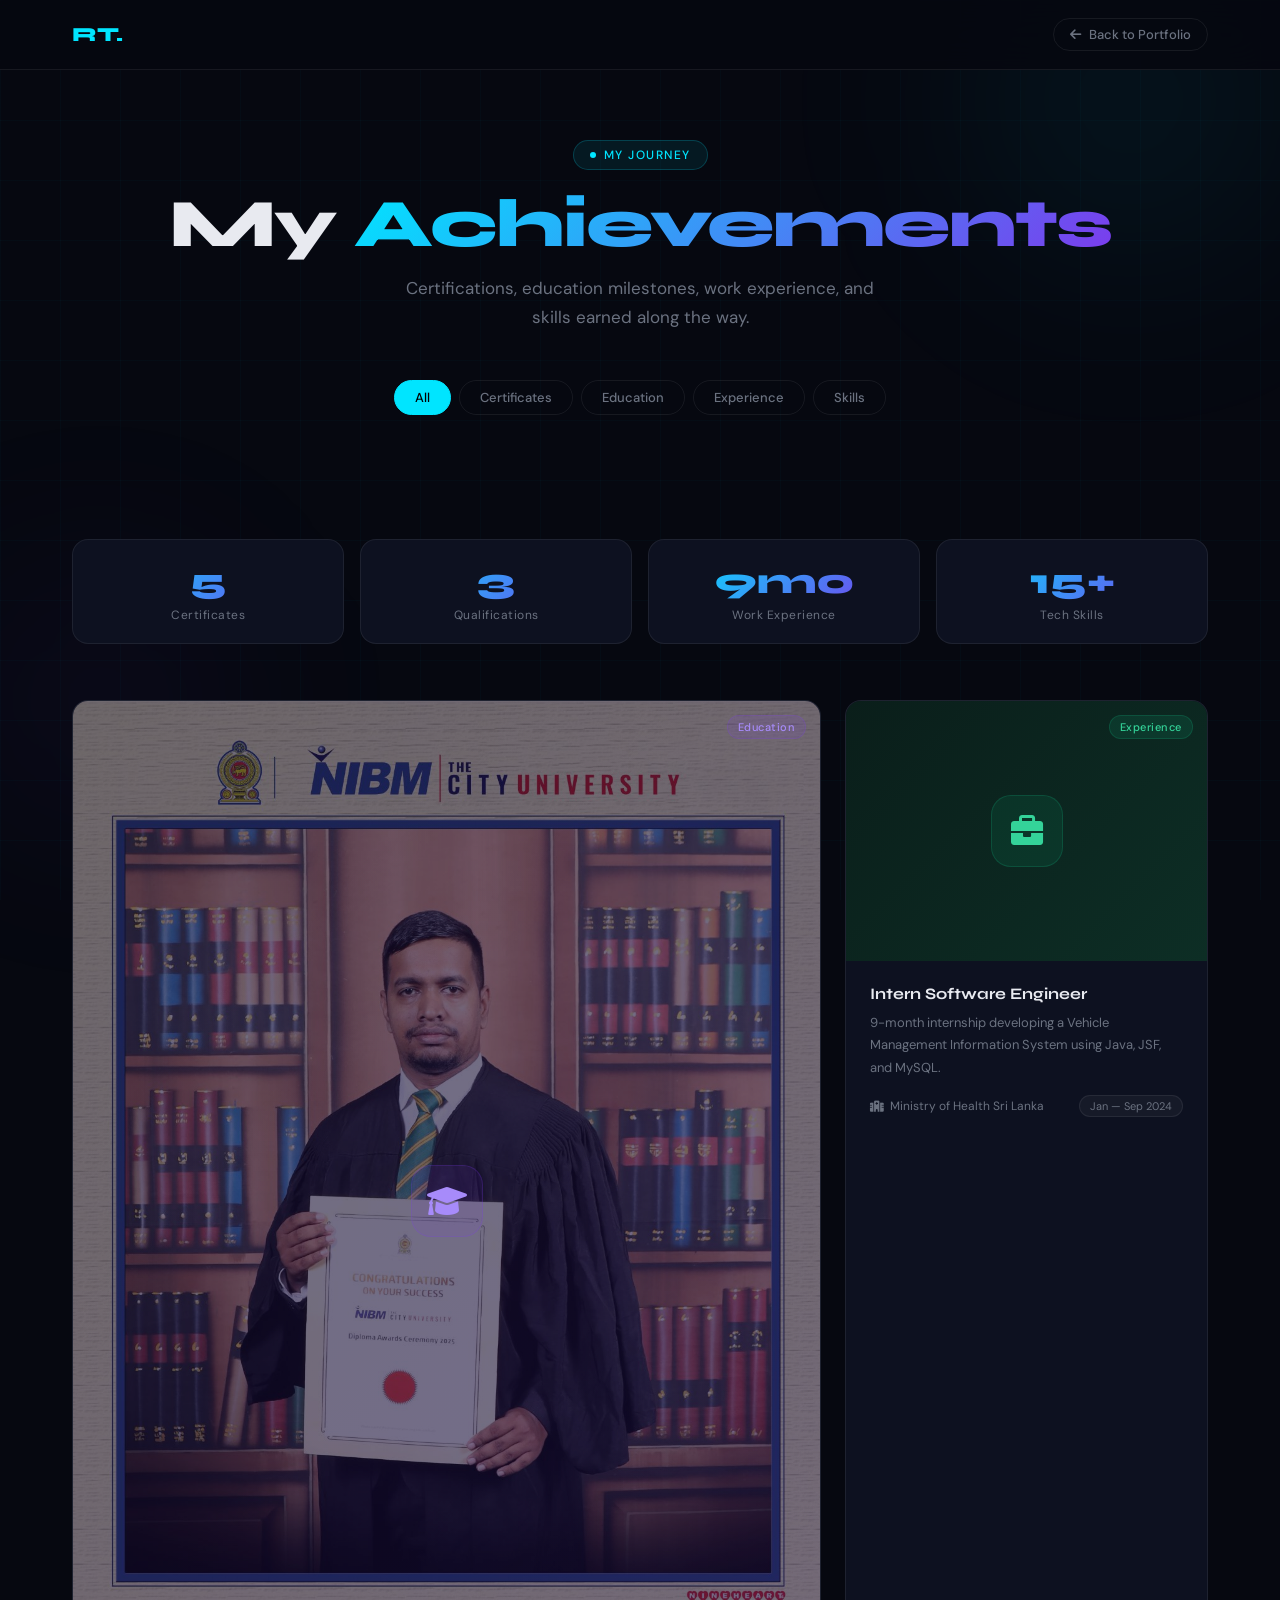
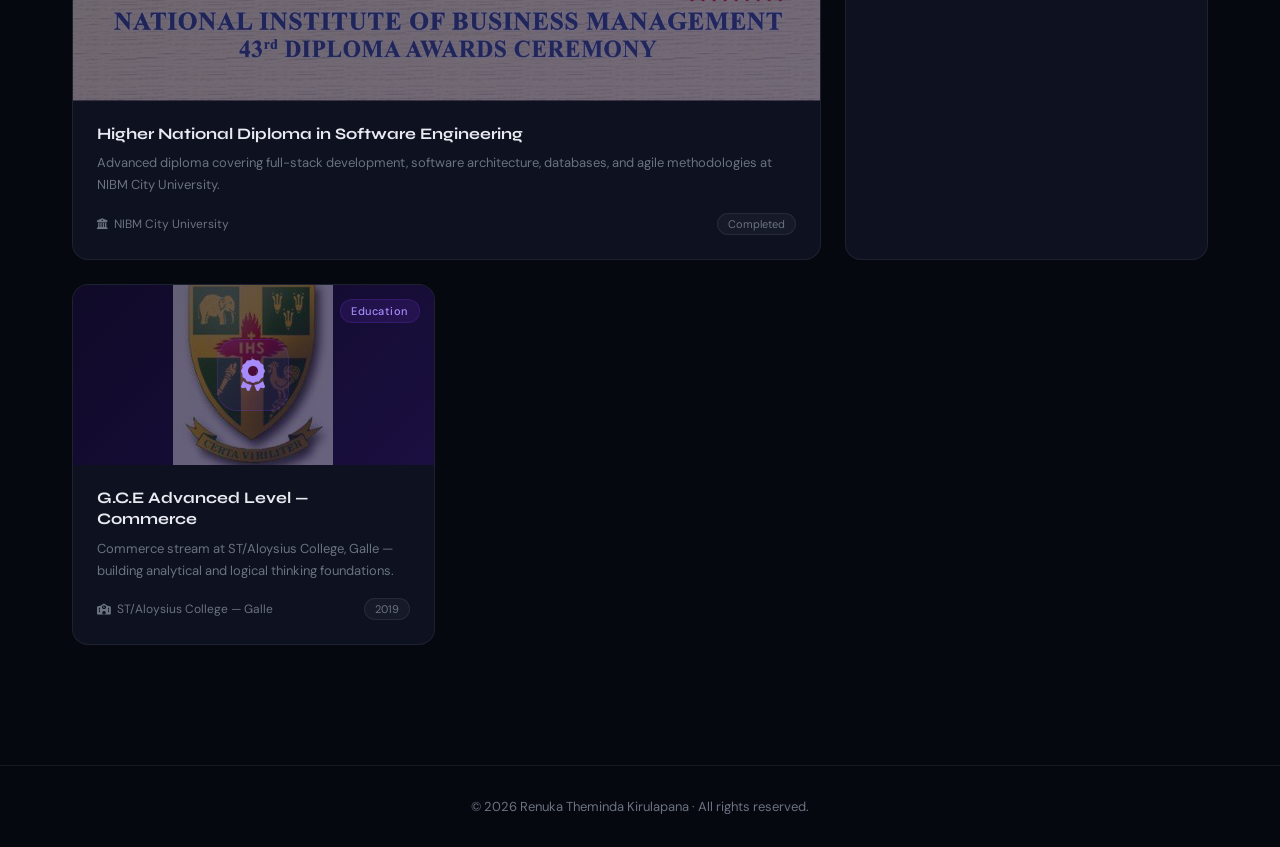
==== achievements.html @ d8dfb55c "achivement page added" ====
<!DOCTYPE html>
<html lang="en">
<head>
  <meta charset="UTF-8">
  <meta name="viewport" content="width=device-width, initial-scale=1.0">
  <title>Achievements — Renuka Theminda</title>
  <link href="https://cdnjs.cloudflare.com/ajax/libs/font-awesome/6.0.0/css/all.min.css" rel="stylesheet">
  <link href="https://fonts.googleapis.com/css2?family=Syne:wght@400;700;800&family=DM+Sans:wght@300;400;500&display=swap" rel="stylesheet">
  <style>
    *, *::before, *::after { margin:0; padding:0; box-sizing:border-box; }
    :root {
      --bg: #060810;
      --surface: #0d1120;
      --surface2: #131828;
      --border: rgba(255,255,255,0.07);
      --text: #e8eaf0;
      --muted: #6b7280;
      --accent: #00e5ff;
      --accent2: #7c3aed;
      --accent3: #f59e0b;
      --radius: 16px;
    }
    html { scroll-behavior: smooth; }
    body {
      font-family: 'DM Sans', sans-serif;
      background: var(--bg);
      color: var(--text);
      overflow-x: hidden;
      min-height: 100vh;
    }
    ::-webkit-scrollbar { width: 4px; }
    ::-webkit-scrollbar-track { background: var(--bg); }
    ::-webkit-scrollbar-thumb { background: var(--accent); border-radius: 2px; }

    /* animated grid bg */
    body::after {
      content: '';
      position: fixed; inset: 0; z-index: 0; pointer-events: none;
      background-image:
        linear-gradient(rgba(0,229,255,0.025) 1px, transparent 1px),
        linear-gradient(90deg, rgba(0,229,255,0.025) 1px, transparent 1px);
      background-size: 60px 60px;
      animation: gridMove 20s linear infinite;
    }
    @keyframes gridMove { from{background-position:0 0} to{background-position:60px 60px} }

    /* blobs */
    .blob {
      position: fixed; border-radius: 50%;
      filter: blur(90px); pointer-events: none; z-index: 0;
    }
    .blob-1 {
      width: 500px; height: 500px;
      background: radial-gradient(circle, rgba(0,229,255,0.08), transparent 70%);
      top: -150px; right: -100px;
      animation: float 9s ease-in-out infinite;
    }
    .blob-2 {
      width: 400px; height: 400px;
      background: radial-gradient(circle, rgba(124,58,237,0.07), transparent 70%);
      bottom: 0; left: -100px;
      animation: float 12s ease-in-out infinite reverse;
    }
    @keyframes float { 0%,100%{transform:translateY(0)} 50%{transform:translateY(-30px)} }

    /* NAV */
    nav {
      position: fixed; top: 0; width: 100%; z-index: 100;
      padding: 18px 0;
      background: rgba(6,8,16,0.85);
      backdrop-filter: blur(20px);
      border-bottom: 1px solid var(--border);
    }
    .nav-inner {
      max-width: 1200px; margin: 0 auto; padding: 0 32px;
      display: flex; align-items: center; gap: 16px;
    }
    .back-btn {
      display: inline-flex; align-items: center; gap: 8px;
      color: var(--muted); text-decoration: none;
      font-size: 13px; font-weight: 500;
      padding: 7px 16px; border-radius: 50px;
      border: 1px solid var(--border);
      transition: all 0.3s;
    }
    .back-btn:hover { color: var(--accent); border-color: rgba(0,229,255,0.3); }
    .nav-logo {
      font-family: 'Syne', sans-serif; font-weight: 800;
      font-size: 20px; color: var(--accent);
      text-decoration: none; margin-right: auto;
    }

    /* HERO HEADER */
    .page-header {
      position: relative; z-index: 2;
      padding: 140px 0 60px;
      text-align: center;
    }
    .section-tag {
      display: inline-flex; align-items: center; gap: 8px;
      background: rgba(0,229,255,0.08);
      border: 1px solid rgba(0,229,255,0.2);
      border-radius: 50px; padding: 6px 16px;
      font-size: 12px; font-weight: 500;
      color: var(--accent); letter-spacing: 1.5px; text-transform: uppercase;
      margin-bottom: 20px;
    }
    .section-tag::before {
      content: ''; width: 6px; height: 6px;
      background: var(--accent); border-radius: 50%;
      animation: blink 1.5s infinite;
    }
    @keyframes blink { 0%,100%{opacity:1} 50%{opacity:0} }
    .page-title {
      font-family: 'Syne', sans-serif;
      font-size: clamp(40px, 6vw, 68px);
      font-weight: 800; letter-spacing: -2px; line-height: 1;
      margin-bottom: 16px;
    }
    .page-title span {
      background: linear-gradient(135deg, var(--accent), var(--accent2));
      -webkit-background-clip: text; -webkit-text-fill-color: transparent;
      background-clip: text;
    }
    .page-sub { color: var(--muted); font-size: 17px; max-width: 500px; margin: 0 auto 48px; line-height: 1.7; }

    /* FILTER TABS */
    .filters {
      display: flex; justify-content: center; gap: 8px;
      flex-wrap: wrap; margin-bottom: 64px;
      position: relative; z-index: 2;
    }
    .filter-btn {
      padding: 8px 20px; border-radius: 50px;
      border: 1px solid var(--border);
      background: transparent; color: var(--muted);
      font-family: 'DM Sans', sans-serif; font-size: 13px; font-weight: 500;
      cursor: pointer; transition: all 0.3s;
    }
    .filter-btn.active, .filter-btn:hover {
      background: var(--accent); color: #000; border-color: var(--accent);
    }

    /* GALLERY GRID */
    .gallery-section {
      max-width: 1200px; margin: 0 auto; padding: 0 32px 120px;
      position: relative; z-index: 2;
    }
    .gallery-grid {
      display: grid;
      grid-template-columns: repeat(3, 1fr);
      gap: 24px;
    }

    /* CARDS */
    .achieve-card {
      background: var(--surface);
      border: 1px solid var(--border);
      border-radius: var(--radius);
      overflow: hidden;
      transition: transform 0.4s cubic-bezier(0.16,1,0.3,1),
                  box-shadow 0.4s, border-color 0.4s;
      cursor: default;
      opacity: 0; transform: translateY(30px);
      animation: cardIn 0.6s forwards;
    }
    .achieve-card:hover {
      transform: translateY(-10px) scale(1.01);
      box-shadow: 0 30px 60px rgba(0,0,0,0.5), 0 0 40px rgba(0,229,255,0.12);
      border-color: rgba(0,229,255,0.25);
    }

    /* card sizes for masonry feel */
    .achieve-card.tall .card-visual { height: 260px; }
    .achieve-card.wide { grid-column: span 2; }
    .achieve-card.wide .card-visual { height: 200px; }

    @keyframes cardIn {
      to { opacity:1; transform:translateY(0); }
    }
    .achieve-card:nth-child(1) { animation-delay: 0.05s; }
    .achieve-card:nth-child(2) { animation-delay: 0.12s; }
    .achieve-card:nth-child(3) { animation-delay: 0.18s; }
    .achieve-card:nth-child(4) { animation-delay: 0.24s; }
    .achieve-card:nth-child(5) { animation-delay: 0.30s; }
    .achieve-card:nth-child(6) { animation-delay: 0.36s; }
    .achieve-card:nth-child(7) { animation-delay: 0.42s; }
    .achieve-card:nth-child(8) { animation-delay: 0.48s; }

    /* CARD VISUAL */
    .card-visual {
      height: 180px; position: relative; overflow: hidden;
      display: flex; align-items: center; justify-content: center;
    }
    .card-visual-bg {
      position: absolute; inset: 0;
      transition: transform 0.6s cubic-bezier(0.16,1,0.3,1);
    }
    .achieve-card:hover .card-visual-bg { transform: scale(1.06); }

    .card-visual-bg.cert  { background: linear-gradient(135deg, #0a1628, #0e2040); }
    .card-visual-bg.edu   { background: linear-gradient(135deg, #100a28, #1a0f40); }
    .card-visual-bg.work  { background: linear-gradient(135deg, #0a1e1a, #0d2e25); }
    .card-visual-bg.skill { background: linear-gradient(135deg, #1a1008, #2a1c0d); }
    .card-visual-bg.award { background: linear-gradient(135deg, #1a0a14, #280f1e); }

    .card-icon-wrap {
      position: relative; z-index: 1;
      width: 72px; height: 72px; border-radius: 20px;
      display: flex; align-items: center; justify-content: center;
      font-size: 32px;
      transition: transform 0.4s cubic-bezier(0.16,1,0.3,1);
    }
    .achieve-card:hover .card-icon-wrap { transform: scale(1.15) rotate(-5deg); }

    .card-icon-wrap.cert  { background: rgba(0,229,255,0.1);  color: var(--accent);  border: 1px solid rgba(0,229,255,0.2); }
    .card-icon-wrap.edu   { background: rgba(124,58,237,0.1); color: #a78bfa;        border: 1px solid rgba(124,58,237,0.2); }
    .card-icon-wrap.work  { background: rgba(16,185,129,0.1); color: #34d399;        border: 1px solid rgba(16,185,129,0.2); }
    .card-icon-wrap.skill { background: rgba(245,158,11,0.1); color: var(--accent3); border: 1px solid rgba(245,158,11,0.2); }
    .card-icon-wrap.award { background: rgba(236,72,153,0.1); color: #f472b6;        border: 1px solid rgba(236,72,153,0.2); }

    /* corner badge */
    .card-badge {
      position: absolute; top: 14px; right: 14px;
      font-size: 11px; padding: 4px 10px; border-radius: 50px;
      font-weight: 500; letter-spacing: 0.5px; z-index: 2;
    }
    .badge-cert  { background: rgba(0,229,255,0.12);  color: var(--accent);  border: 1px solid rgba(0,229,255,0.2); }
    .badge-edu   { background: rgba(124,58,237,0.12); color: #a78bfa;        border: 1px solid rgba(124,58,237,0.2); }
    .badge-work  { background: rgba(16,185,129,0.12); color: #34d399;        border: 1px solid rgba(16,185,129,0.2); }
    .badge-skill { background: rgba(245,158,11,0.12); color: var(--accent3); border: 1px solid rgba(245,158,11,0.2); }
    .badge-award { background: rgba(236,72,153,0.12); color: #f472b6;        border: 1px solid rgba(236,72,153,0.2); }

    /* shimmer line on hover */
    .card-visual::after {
      content: '';
      position: absolute; inset: 0;
      background: linear-gradient(135deg, transparent 40%, rgba(255,255,255,0.04) 50%, transparent 60%);
      transform: translateX(-100%);
      transition: transform 0.6s;
    }
    .achieve-card:hover .card-visual::after { transform: translateX(100%); }

    /* CARD BODY */
    .card-body { padding: 22px 24px 24px; }
    .card-body h3 {
      font-family: 'Syne', sans-serif; font-size: 16px; font-weight: 700;
      line-height: 1.35; margin-bottom: 8px;
    }
    .card-body p {
      color: var(--muted); font-size: 13px; line-height: 1.7; margin-bottom: 16px;
    }
    .card-meta {
      display: flex; align-items: center; justify-content: space-between;
      flex-wrap: wrap; gap: 8px;
    }
    .card-org {
      font-size: 12px; color: var(--muted);
      display: flex; align-items: center; gap: 6px;
    }
    .card-org i { font-size: 11px; }
    .card-date {
      font-size: 11px; padding: 3px 10px; border-radius: 50px;
      background: rgba(255,255,255,0.04);
      border: 1px solid var(--border);
      color: var(--muted);
    }
    .card-link {
      display: inline-flex; align-items: center; gap: 6px;
      font-size: 12px; color: var(--accent); text-decoration: none;
      font-weight: 500; margin-top: 14px;
      transition: gap 0.3s;
    }
    .card-link:hover { gap: 10px; }

    /* STATS BAR */
    .stats-row {
      display: grid; grid-template-columns: repeat(4, 1fr);
      gap: 16px; margin-bottom: 56px;
      position: relative; z-index: 2;
      max-width: 1200px; margin: 0 auto 56px; padding: 0 32px;
    }
    .stat-box {
      background: var(--surface); border: 1px solid var(--border);
      border-radius: var(--radius); padding: 20px 24px;
      text-align: center; transition: all 0.3s;
    }
    .stat-box:hover { border-color: rgba(0,229,255,0.2); transform: translateY(-4px); }
    .stat-num {
      font-family: 'Syne', sans-serif; font-size: 36px; font-weight: 800;
      background: linear-gradient(135deg, var(--accent), var(--accent2));
      -webkit-background-clip: text; -webkit-text-fill-color: transparent;
      background-clip: text;
    }
    .stat-label { font-size: 12px; color: var(--muted); margin-top: 4px; letter-spacing: 0.5px; }

    /* FOOTER */
    .page-footer {
      border-top: 1px solid var(--border);
      padding: 32px; text-align: center;
      color: var(--muted); font-size: 13px;
      position: relative; z-index: 2;
    }

    /* RESPONSIVE */
    @media (max-width: 900px) {
      .gallery-grid { grid-template-columns: repeat(2, 1fr); }
      .achieve-card.wide { grid-column: span 1; }
      .stats-row { grid-template-columns: repeat(2, 1fr); }
    }
    @media (max-width: 580px) {
      .gallery-grid { grid-template-columns: 1fr; }
      .achieve-card.wide { grid-column: span 1; }
      .stats-row { grid-template-columns: repeat(2, 1fr); }
      .gallery-section { padding: 0 16px 80px; }
      .stats-row { padding: 0 16px; }
      .nav-inner { padding: 0 16px; }
    }
  </style>
</head>
<body>

<div class="blob blob-1"></div>
<div class="blob blob-2"></div>

<!-- NAV -->
<nav>
  <div class="nav-inner">
    <a href="index.html" class="nav-logo">RT.</a>
    <a href="index.html" class="back-btn"><i class="fas fa-arrow-left"></i> Back to Portfolio</a>
  </div>
</nav>

<!-- HEADER -->
<div class="page-header">
  <span class="section-tag">My Journey</span>
  <h1 class="page-title">My <span>Achievements</span></h1>
  <p class="page-sub">Certifications, education milestones, work experience, and skills earned along the way.</p>

  <!-- FILTERS -->
  <div class="filters">
    <button class="filter-btn active" onclick="filterCards('all', this)">All</button>
    <button class="filter-btn" onclick="filterCards('cert', this)">Certificates</button>
    <button class="filter-btn" onclick="filterCards('edu', this)">Education</button>
    <button class="filter-btn" onclick="filterCards('work', this)">Experience</button>
    <button class="filter-btn" onclick="filterCards('skill', this)">Skills</button>
  </div>
</div>

<!-- STATS -->
<div class="stats-row">
  <div class="stat-box">
    <div class="stat-num">5</div>
    <div class="stat-label">Certificates</div>
  </div>
  <div class="stat-box">
    <div class="stat-num">3</div>
    <div class="stat-label">Qualifications</div>
  </div>
  <div class="stat-box">
    <div class="stat-num">9mo</div>
    <div class="stat-label">Work Experience</div>
  </div>
  <div class="stat-box">
    <div class="stat-num">15+</div>
    <div class="stat-label">Tech Skills</div>
  </div>
</div>

<!-- GALLERY -->
<div class="gallery-section">
  <div class="gallery-grid" id="gallery">

    <!-- Education 1 - wide -->
    <div class="achieve-card wide"   data-cat="edu">
      <div   style="height: 1000px; "  class="card-visual">
        <div   class="card-visual-bg edu"></div>
        <span class="card-badge badge-edu">Education</span>
    
        <!-- ADD THIS -->
        <img src="images/awrd.jpeg" alt="NIBM Diploma Awards"
          style="position:absolute; inset:0; width: 750px;; height: 1000px;;  object-fit:cover; object-position:center top; opacity:0.4; z-index:0;margin: center;">
    
        <div class="card-icon-wrap edu"><i class="fas fa-graduation-cap"></i></div>
      </div>
      <div class="card-body">
        <h3>Higher National Diploma in Software Engineering</h3>
        <p>Advanced diploma covering full-stack development, software architecture, databases, and agile methodologies at NIBM City University.</p>
        <div class="card-meta">
          <span class="card-org"><i class="fas fa-university"></i> NIBM City University</span>
          <span class="card-date">Completed</span>
        </div>
      </div>
    </div>
    <!-- Work Experience -->
    <div class="achieve-card tall" data-cat="work">
      <div class="card-visual">
        <div class="card-visual-bg work"></div>
        <span class="card-badge badge-work">Experience</span>
        <div class="card-icon-wrap work"><i class="fas fa-briefcase"></i></div>
      </div>
      <div class="card-body">
        <h3>Intern Software Engineer</h3>
        <p>9-month internship developing a Vehicle Management Information System using Java, JSF, and MySQL.</p>
        <div class="card-meta">
          <span class="card-org"><i class="fas fa-hospital"></i> Ministry of Health Sri Lanka</span>
          <span class="card-date">Jan — Sep 2024</span>
        </div>
      </div>
    </div>

    <!-- Education 3 -->
    <div class="achieve-card" data-cat="edu">
      <div class="card-visual">
        <div class="card-visual-bg edu"></div>
        <span class="card-badge badge-edu">Education</span>
    
        <!-- ADD THIS IMAGE TAG -->
        <img src="images/th.jpg" alt="ST/Aloysius College" 
          style="position:absolute; inset:0; width:auto; height:auto; object-fit:cover; opacity:0.35; z-index:0; margin:auto;">
    
        <div class="card-icon-wrap edu"><i class="fas fa-award"></i></div>
      </div>
      <div class="card-body">
        <h3>G.C.E Advanced Level — Commerce</h3>
        <p>Commerce stream at ST/Aloysius College, Galle — building analytical and logical thinking foundations.</p>
        <div class="card-meta">
          <span class="card-org"><i class="fas fa-school"></i> ST/Aloysius College — Galle</span>
          <span class="card-date">2019</span>
        </div>
      </div>
    </div>
    </div>

  </div>
</div>

<div class="page-footer">© 2026  Renuka Theminda Kirulapana · All rights reserved.</div>

<script>
  function filterCards(cat, btn) {
    document.querySelectorAll('.filter-btn').forEach(b => b.classList.remove('active'));
    btn.classList.add('active');
    document.querySelectorAll('.achieve-card').forEach(card => {
      const match = cat === 'all' || card.dataset.cat === cat;
      card.style.display = match ? '' : 'none';
    });
  }
</script>
</body>
</html>
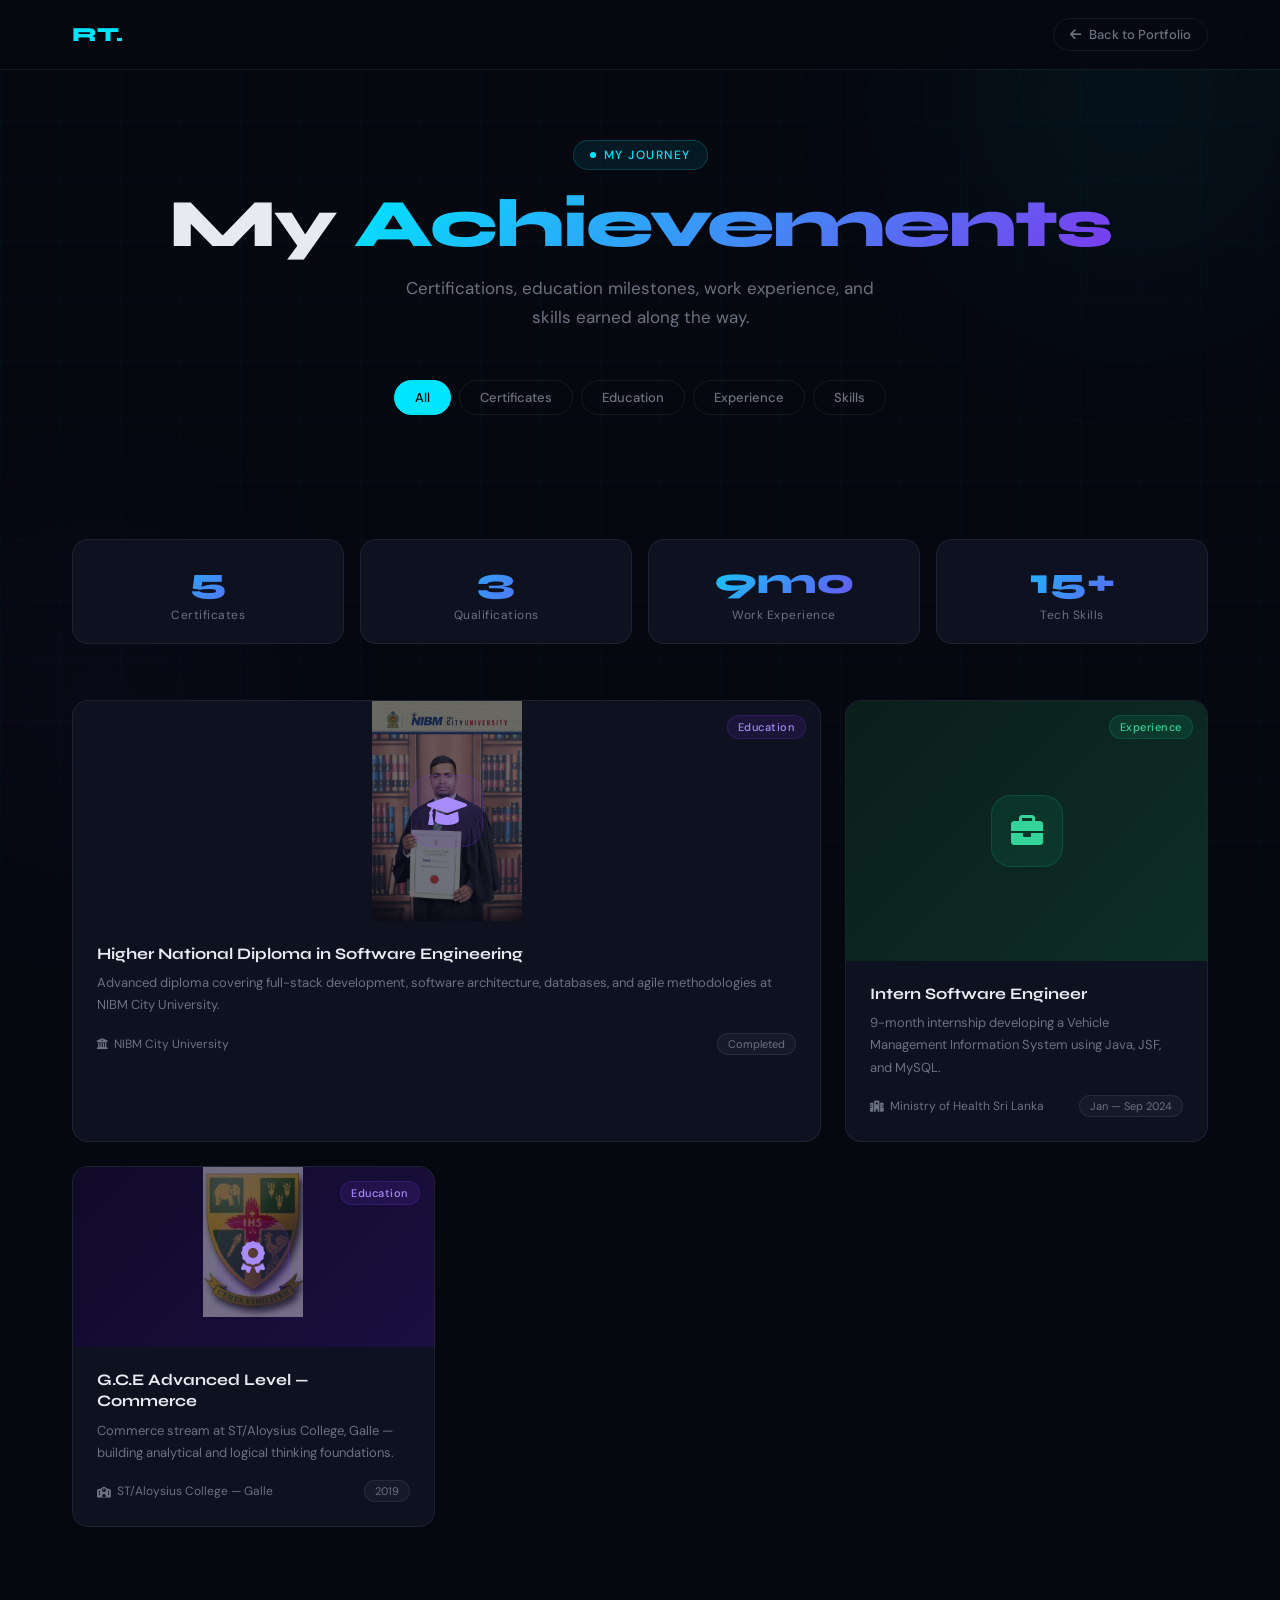
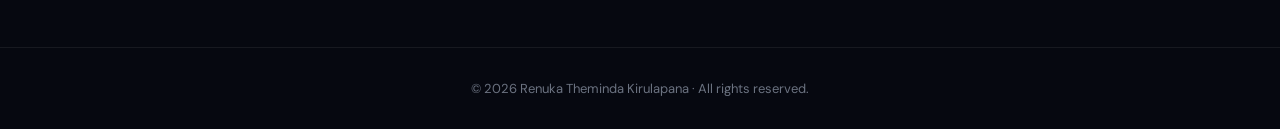
==== commit 72f11972: "achivement page develepod as moble resoponsive" ====
--- a/achievements.html
+++ b/achievements.html
@@ -32,7 +32,6 @@
     ::-webkit-scrollbar-track { background: var(--bg); }
     ::-webkit-scrollbar-thumb { background: var(--accent); border-radius: 2px; }
 
-    /* animated grid bg */
     body::after {
       content: '';
       position: fixed; inset: 0; z-index: 0; pointer-events: none;
@@ -44,7 +43,6 @@
     }
     @keyframes gridMove { from{background-position:0 0} to{background-position:60px 60px} }
 
-    /* blobs */
     .blob {
       position: fixed; border-radius: 50%;
       filter: blur(90px); pointer-events: none; z-index: 0;
@@ -63,7 +61,6 @@
     }
     @keyframes float { 0%,100%{transform:translateY(0)} 50%{transform:translateY(-30px)} }
 
-    /* NAV */
     nav {
       position: fixed; top: 0; width: 100%; z-index: 100;
       padding: 18px 0;
@@ -90,7 +87,6 @@
       text-decoration: none; margin-right: auto;
     }
 
-    /* HERO HEADER */
     .page-header {
       position: relative; z-index: 2;
       padding: 140px 0 60px;
@@ -124,11 +120,11 @@
     }
     .page-sub { color: var(--muted); font-size: 17px; max-width: 500px; margin: 0 auto 48px; line-height: 1.7; }
 
-    /* FILTER TABS */
     .filters {
       display: flex; justify-content: center; gap: 8px;
       flex-wrap: wrap; margin-bottom: 64px;
       position: relative; z-index: 2;
+      padding: 0 16px;
     }
     .filter-btn {
       padding: 8px 20px; border-radius: 50px;
@@ -141,7 +137,6 @@
       background: var(--accent); color: #000; border-color: var(--accent);
     }
 
-    /* GALLERY GRID */
     .gallery-section {
       max-width: 1200px; margin: 0 auto; padding: 0 32px 120px;
       position: relative; z-index: 2;
@@ -152,7 +147,6 @@
       gap: 24px;
     }
 
-    /* CARDS */
     .achieve-card {
       background: var(--surface);
       border: 1px solid var(--border);
@@ -170,14 +164,11 @@
       border-color: rgba(0,229,255,0.25);
     }
 
-    /* card sizes for masonry feel */
     .achieve-card.tall .card-visual { height: 260px; }
     .achieve-card.wide { grid-column: span 2; }
-    .achieve-card.wide .card-visual { height: 200px; }
-
-    @keyframes cardIn {
-      to { opacity:1; transform:translateY(0); }
-    }
+    .achieve-card.wide .card-visual { height: 220px; }
+
+    @keyframes cardIn { to { opacity:1; transform:translateY(0); } }
     .achieve-card:nth-child(1) { animation-delay: 0.05s; }
     .achieve-card:nth-child(2) { animation-delay: 0.12s; }
     .achieve-card:nth-child(3) { animation-delay: 0.18s; }
@@ -187,14 +178,30 @@
     .achieve-card:nth-child(7) { animation-delay: 0.42s; }
     .achieve-card:nth-child(8) { animation-delay: 0.48s; }
 
-    /* CARD VISUAL */
+    /* ── CARD VISUAL ─────────────────────────────────────────── */
     .card-visual {
-      height: 180px; position: relative; overflow: hidden;
+      height: 180px;
+      position: relative;
+      overflow: hidden;
       display: flex; align-items: center; justify-content: center;
     }
+
+    /* Responsive image inside card-visual — KEY FIX */
+    .card-visual .card-bg-img {
+      position: absolute;
+      inset: 0;
+      width: 100%;
+      height: 100%;
+      object-fit: cover;
+      object-position: center top;
+      opacity: 0.4;
+      z-index: 0;
+      transition: transform 0.6s cubic-bezier(0.16,1,0.3,1);
+    }
+    .achieve-card:hover .card-bg-img { transform: scale(1.06); }
+
     .card-visual-bg {
       position: absolute; inset: 0;
-      transition: transform 0.6s cubic-bezier(0.16,1,0.3,1);
     }
     .achieve-card:hover .card-visual-bg { transform: scale(1.06); }
 
@@ -219,7 +226,6 @@
     .card-icon-wrap.skill { background: rgba(245,158,11,0.1); color: var(--accent3); border: 1px solid rgba(245,158,11,0.2); }
     .card-icon-wrap.award { background: rgba(236,72,153,0.1); color: #f472b6;        border: 1px solid rgba(236,72,153,0.2); }
 
-    /* corner badge */
     .card-badge {
       position: absolute; top: 14px; right: 14px;
       font-size: 11px; padding: 4px 10px; border-radius: 50px;
@@ -231,17 +237,16 @@
     .badge-skill { background: rgba(245,158,11,0.12); color: var(--accent3); border: 1px solid rgba(245,158,11,0.2); }
     .badge-award { background: rgba(236,72,153,0.12); color: #f472b6;        border: 1px solid rgba(236,72,153,0.2); }
 
-    /* shimmer line on hover */
     .card-visual::after {
       content: '';
       position: absolute; inset: 0;
       background: linear-gradient(135deg, transparent 40%, rgba(255,255,255,0.04) 50%, transparent 60%);
       transform: translateX(-100%);
       transition: transform 0.6s;
+      z-index: 1;
     }
     .achieve-card:hover .card-visual::after { transform: translateX(100%); }
 
-    /* CARD BODY */
     .card-body { padding: 22px 24px 24px; }
     .card-body h3 {
       font-family: 'Syne', sans-serif; font-size: 16px; font-weight: 700;
@@ -273,7 +278,6 @@
     }
     .card-link:hover { gap: 10px; }
 
-    /* STATS BAR */
     .stats-row {
       display: grid; grid-template-columns: repeat(4, 1fr);
       gap: 16px; margin-bottom: 56px;
@@ -294,7 +298,6 @@
     }
     .stat-label { font-size: 12px; color: var(--muted); margin-top: 4px; letter-spacing: 0.5px; }
 
-    /* FOOTER */
     .page-footer {
       border-top: 1px solid var(--border);
       padding: 32px; text-align: center;
@@ -302,19 +305,25 @@
       position: relative; z-index: 2;
     }
 
-    /* RESPONSIVE */
+    /* ── RESPONSIVE ──────────────────────────────────────────── */
     @media (max-width: 900px) {
       .gallery-grid { grid-template-columns: repeat(2, 1fr); }
       .achieve-card.wide { grid-column: span 1; }
+      .achieve-card.wide .card-visual { height: 180px; }
       .stats-row { grid-template-columns: repeat(2, 1fr); }
     }
+
     @media (max-width: 580px) {
       .gallery-grid { grid-template-columns: 1fr; }
       .achieve-card.wide { grid-column: span 1; }
-      .stats-row { grid-template-columns: repeat(2, 1fr); }
+      .achieve-card.wide .card-visual { height: 180px; }
+      .achieve-card.tall .card-visual { height: 200px; }
+      .stats-row { grid-template-columns: repeat(2, 1fr); padding: 0 16px; }
       .gallery-section { padding: 0 16px 80px; }
-      .stats-row { padding: 0 16px; }
       .nav-inner { padding: 0 16px; }
+      .page-header { padding: 120px 16px 40px; }
+      .card-body { padding: 16px 18px 20px; }
+      .stat-num { font-size: 28px; }
     }
   </style>
 </head>
@@ -337,7 +346,6 @@
   <h1 class="page-title">My <span>Achievements</span></h1>
   <p class="page-sub">Certifications, education milestones, work experience, and skills earned along the way.</p>
 
-  <!-- FILTERS -->
   <div class="filters">
     <button class="filter-btn active" onclick="filterCards('all', this)">All</button>
     <button class="filter-btn" onclick="filterCards('cert', this)">Certificates</button>
@@ -372,15 +380,17 @@
   <div class="gallery-grid" id="gallery">
 
     <!-- Education 1 - wide -->
-    <div class="achieve-card wide"   data-cat="edu">
-      <div   style="height: 1000px; "  class="card-visual">
-        <div   class="card-visual-bg edu"></div>
+    <div class="achieve-card wide" data-cat="edu">
+      <div class="card-visual">
+        
         <span class="card-badge badge-edu">Education</span>
-    
-        <!-- ADD THIS -->
-        <img src="images/awrd.jpeg" alt="NIBM Diploma Awards"
-          style="position:absolute; inset:0; width: 750px;; height: 1000px;;  object-fit:cover; object-position:center top; opacity:0.4; z-index:0;margin: center;">
-    
+        <!-- Responsive image: width/height 100%, object-fit:cover handles the rest -->
+        <img
+          src="images/awrd.jpeg"
+          alt="NIBM Diploma Awards"
+          class="card-bg-img"
+          style="height: 260px; width: 150px; object-fit: cover; object-position: center; margin: 0 auto;"
+        >
         <div class="card-icon-wrap edu"><i class="fas fa-graduation-cap"></i></div>
       </div>
       <div class="card-body">
@@ -392,6 +402,7 @@
         </div>
       </div>
     </div>
+
     <!-- Work Experience -->
     <div class="achieve-card tall" data-cat="work">
       <div class="card-visual">
@@ -414,11 +425,12 @@
       <div class="card-visual">
         <div class="card-visual-bg edu"></div>
         <span class="card-badge badge-edu">Education</span>
-    
-        <!-- ADD THIS IMAGE TAG -->
-        <img src="images/th.jpg" alt="ST/Aloysius College" 
-          style="position:absolute; inset:0; width:auto; height:auto; object-fit:cover; opacity:0.35; z-index:0; margin:auto;">
-    
+        <img
+          src="images/th.jpg"
+          alt="ST/Aloysius College"
+          class="card-bg-img"
+          style=" width: 100px; height: 150px;  object-position: center; margin: 0 auto;" 
+        >
         <div class="card-icon-wrap edu"><i class="fas fa-award"></i></div>
       </div>
       <div class="card-body">
@@ -430,12 +442,11 @@
         </div>
       </div>
     </div>
-    </div>
 
   </div>
 </div>
 
-<div class="page-footer">© 2026  Renuka Theminda Kirulapana · All rights reserved.</div>
+<div class="page-footer">© 2026 Renuka Theminda Kirulapana · All rights reserved.</div>
 
 <script>
   function filterCards(cat, btn) {
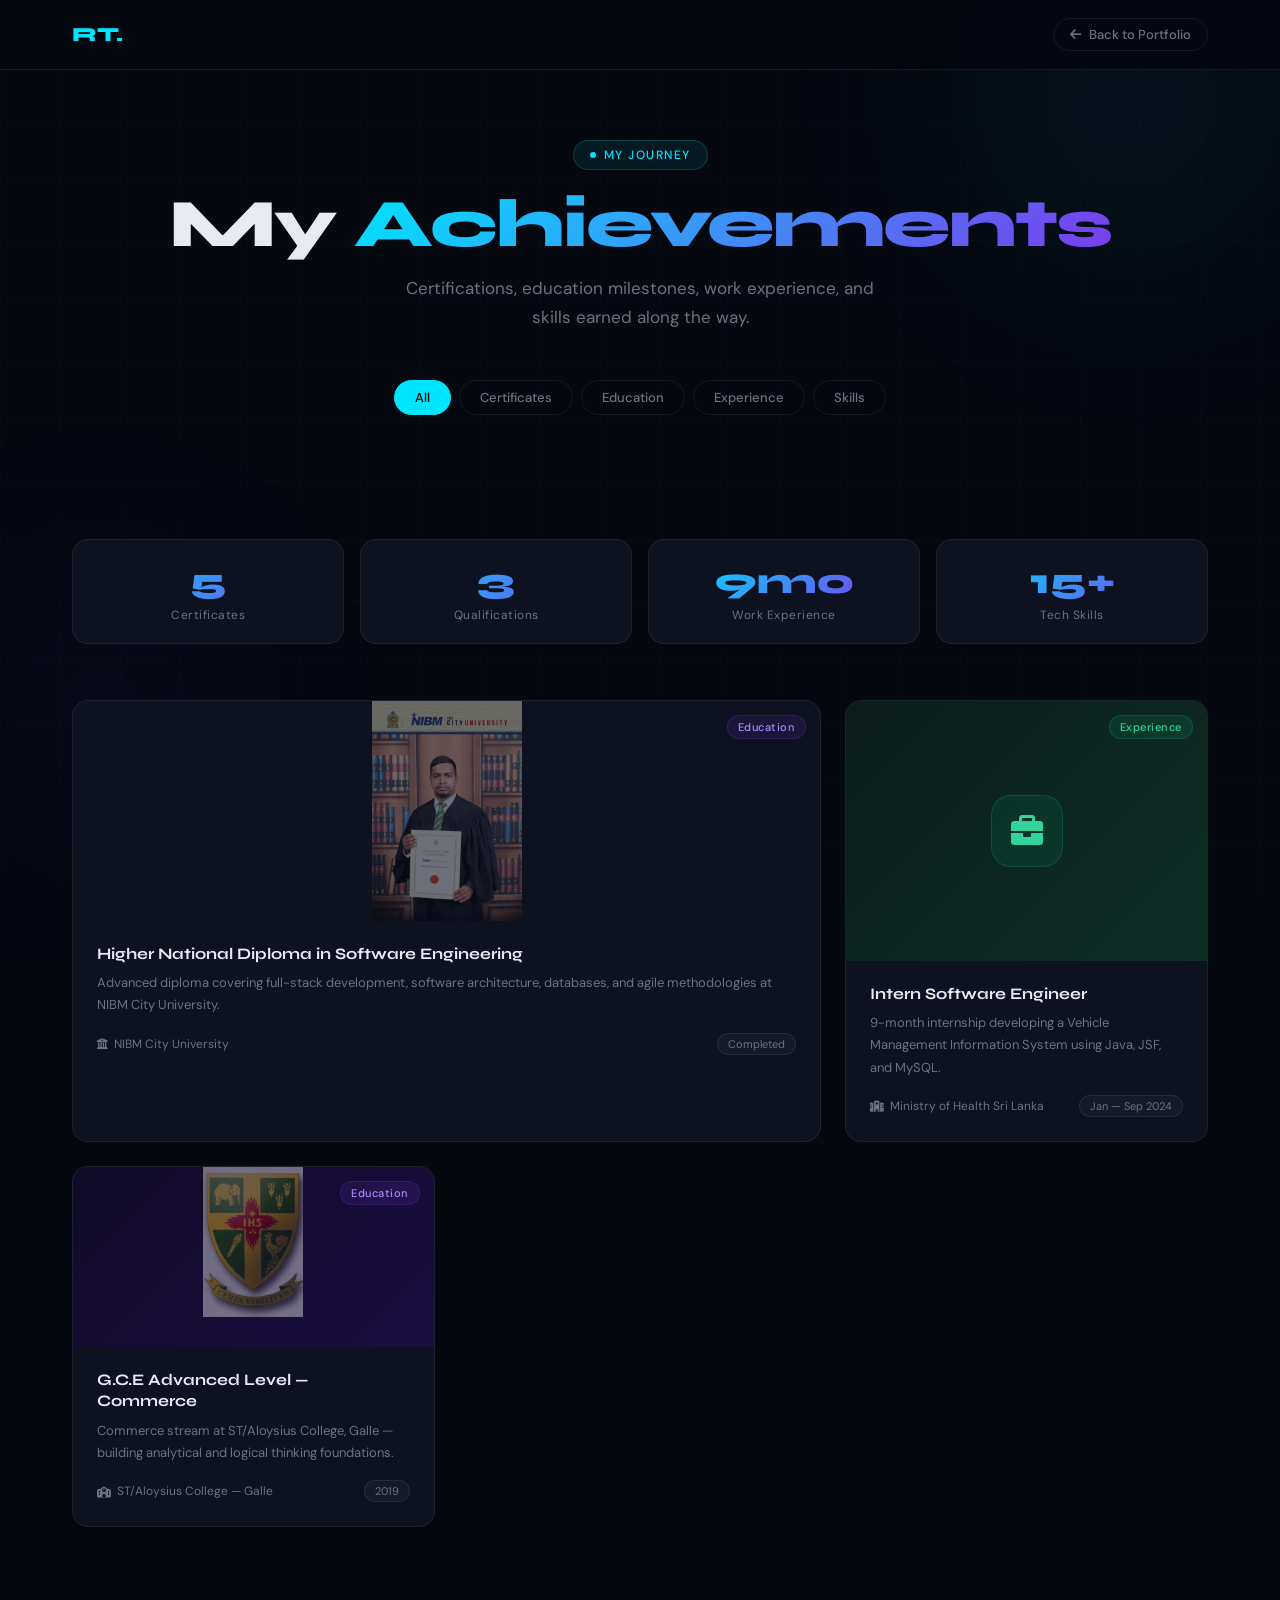
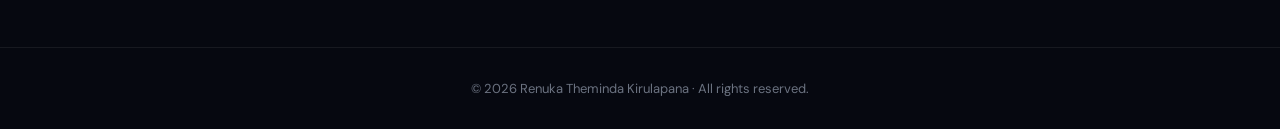
==== commit b356a733: "<div class="card-icon-wrap edu"><i class="fas fa-graduation-cap"></i></div>  this item removed" ====
--- a/achievements.html
+++ b/achievements.html
@@ -384,14 +384,14 @@
       <div class="card-visual">
         
         <span class="card-badge badge-edu">Education</span>
-        <!-- Responsive image: width/height 100%, object-fit:cover handles the rest -->
+        
         <img
           src="images/awrd.jpeg"
           alt="NIBM Diploma Awards"
           class="card-bg-img"
           style="height: 260px; width: 150px; object-fit: cover; object-position: center; margin: 0 auto;"
         >
-        <div class="card-icon-wrap edu"><i class="fas fa-graduation-cap"></i></div>
+        
       </div>
       <div class="card-body">
         <h3>Higher National Diploma in Software Engineering</h3>
@@ -431,7 +431,7 @@
           class="card-bg-img"
           style=" width: 100px; height: 150px;  object-position: center; margin: 0 auto;" 
         >
-        <div class="card-icon-wrap edu"><i class="fas fa-award"></i></div>
+      
       </div>
       <div class="card-body">
         <h3>G.C.E Advanced Level — Commerce</h3>
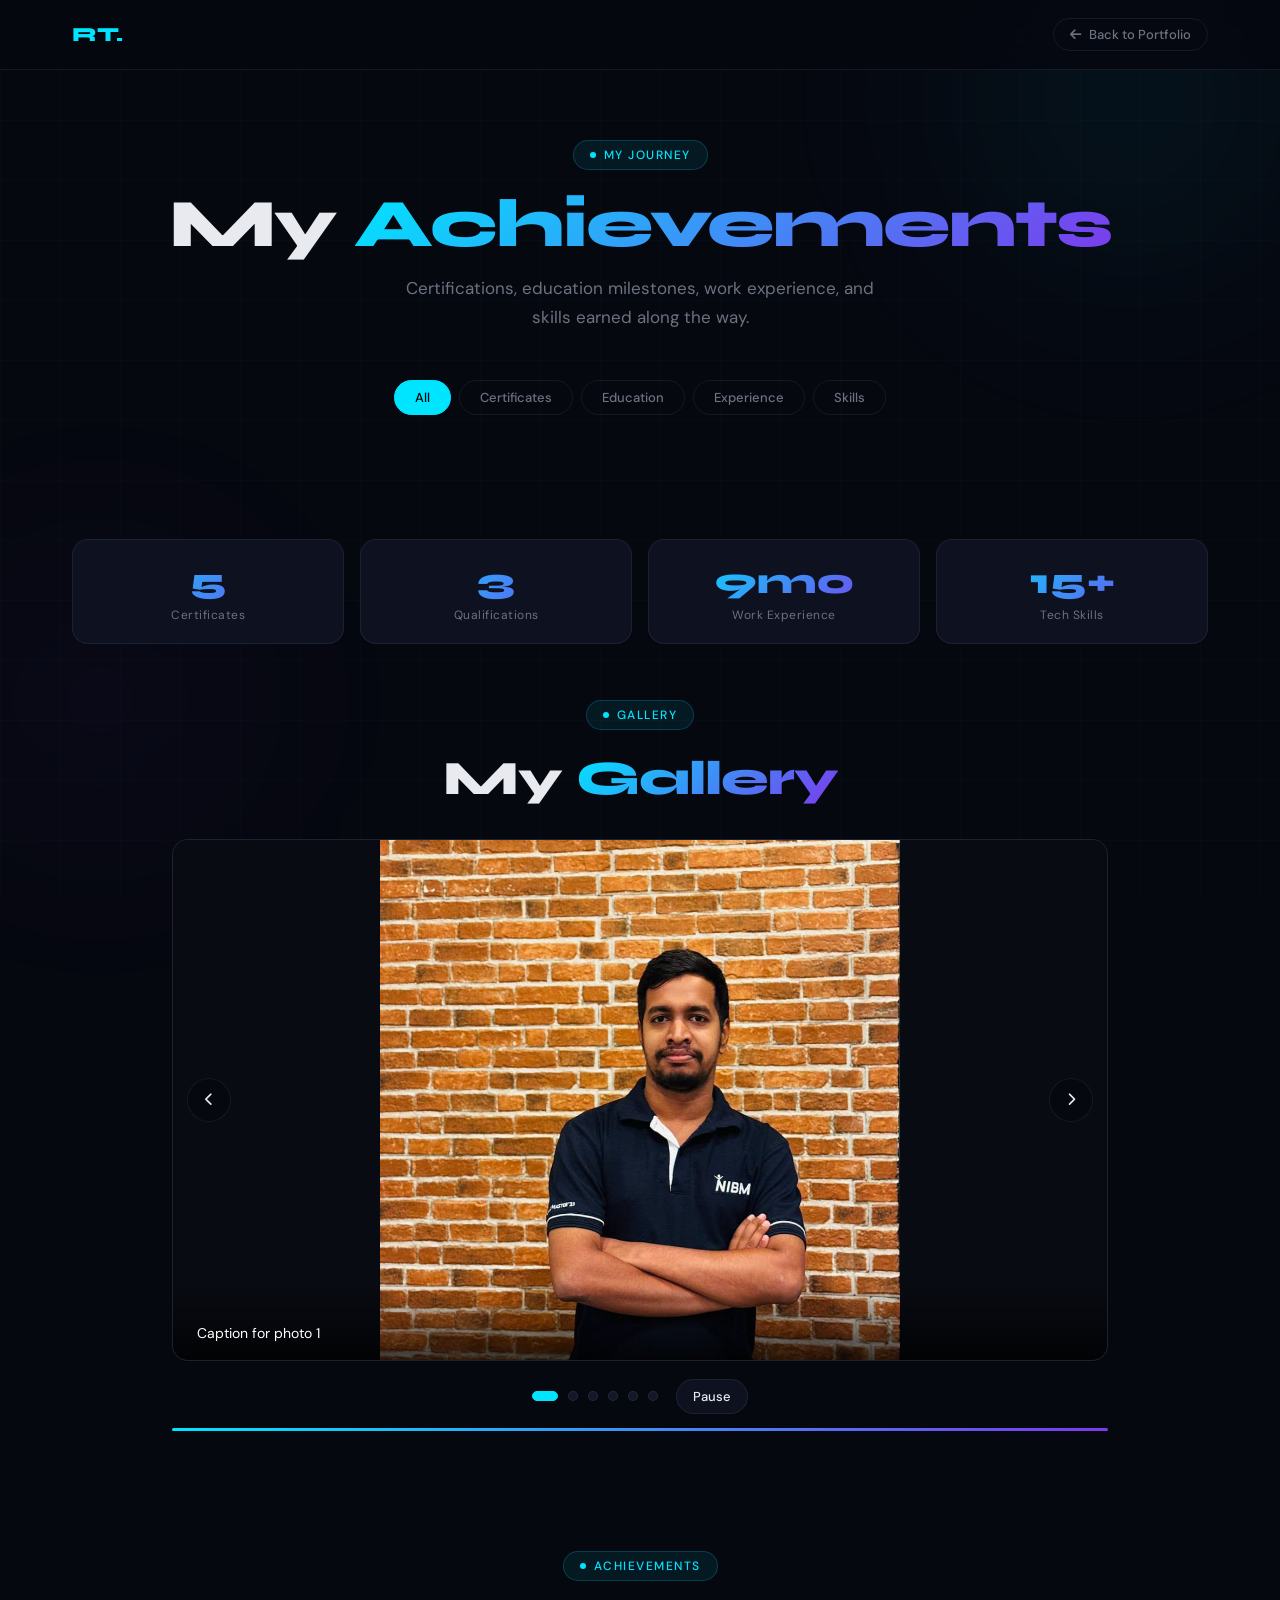
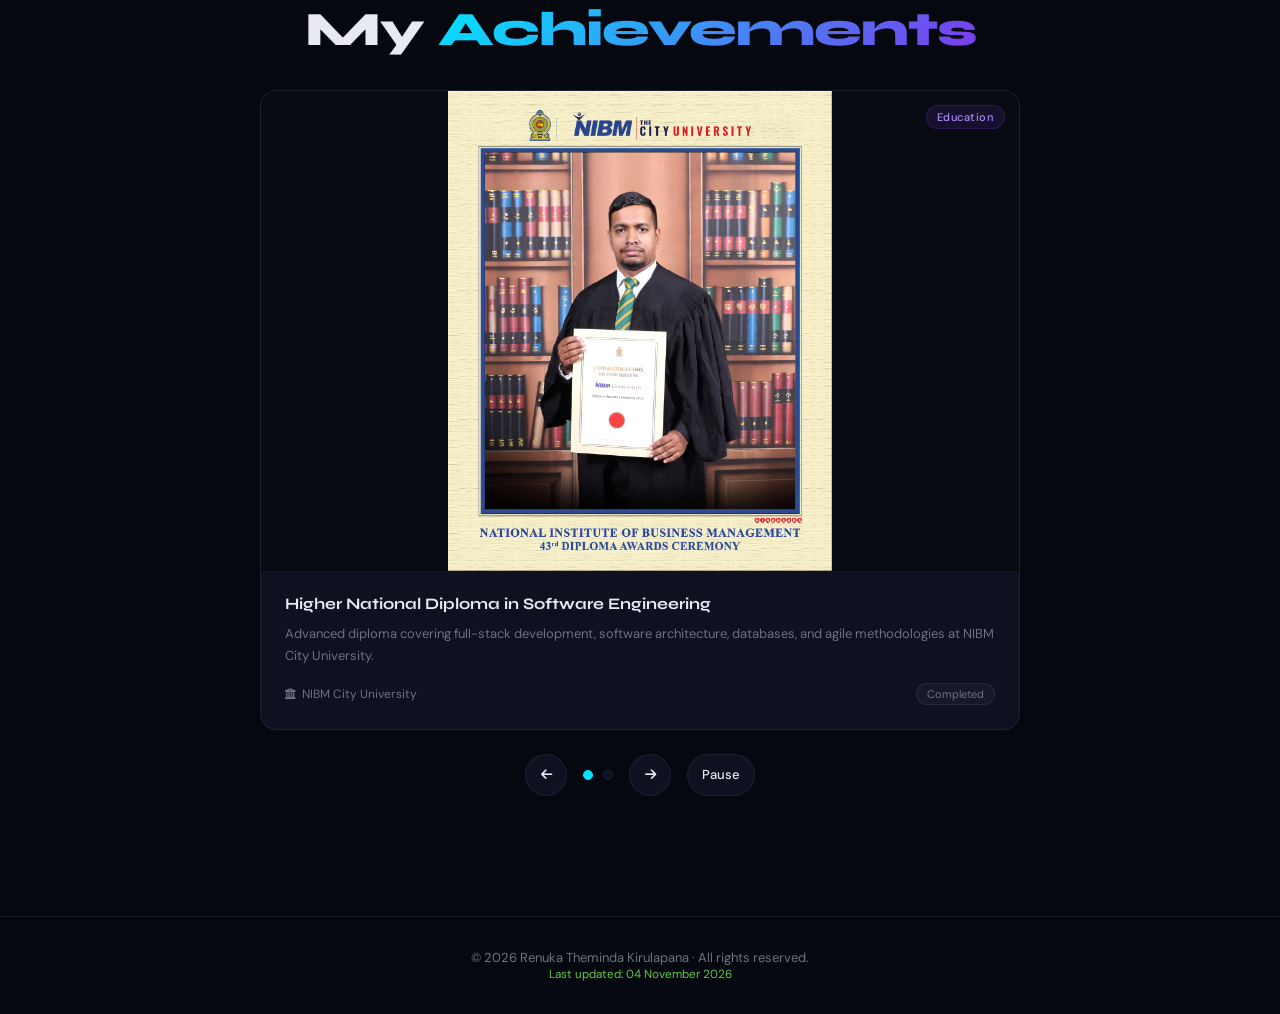
==== commit 5f666314: "achivemt page updated" ====
--- a/achievements.html
+++ b/achievements.html
@@ -1,18 +1,30 @@
 <!DOCTYPE html>
 <html lang="en">
+
 <head>
   <meta charset="UTF-8">
   <meta name="viewport" content="width=device-width, initial-scale=1.0">
-  <title>Achievements — Renuka Theminda</title>
+  <link rel="icon" type="image/x-icon" href="images/logo.png">
+  <title>Renuka Theminda | Achievements</title>
+
   <link href="https://cdnjs.cloudflare.com/ajax/libs/font-awesome/6.0.0/css/all.min.css" rel="stylesheet">
-  <link href="https://fonts.googleapis.com/css2?family=Syne:wght@400;700;800&family=DM+Sans:wght@300;400;500&display=swap" rel="stylesheet">
+  <link
+    href="https://fonts.googleapis.com/css2?family=Syne:wght@400;700;800&family=DM+Sans:wght@300;400;500&display=swap"
+    rel="stylesheet">
   <style>
-    *, *::before, *::after { margin:0; padding:0; box-sizing:border-box; }
+    *,
+    *::before,
+    *::after {
+      margin: 0;
+      padding: 0;
+      box-sizing: border-box;
+    }
+
     :root {
       --bg: #060810;
       --surface: #0d1120;
       --surface2: #131828;
-      --border: rgba(255,255,255,0.07);
+      --border: rgba(255, 255, 255, 0.07);
       --text: #e8eaf0;
       --muted: #6b7280;
       --accent: #00e5ff;
@@ -20,7 +32,11 @@
       --accent3: #f59e0b;
       --radius: 16px;
     }
-    html { scroll-behavior: smooth; }
+
+    html {
+      scroll-behavior: smooth;
+    }
+
     body {
       font-family: 'DM Sans', sans-serif;
       background: var(--bg);
@@ -28,123 +44,254 @@
       overflow-x: hidden;
       min-height: 100vh;
     }
-    ::-webkit-scrollbar { width: 4px; }
-    ::-webkit-scrollbar-track { background: var(--bg); }
-    ::-webkit-scrollbar-thumb { background: var(--accent); border-radius: 2px; }
+
+    ::-webkit-scrollbar {
+      width: 4px;
+    }
+
+    ::-webkit-scrollbar-track {
+      background: var(--bg);
+    }
+
+    ::-webkit-scrollbar-thumb {
+      background: var(--accent);
+      border-radius: 2px;
+    }
 
     body::after {
       content: '';
-      position: fixed; inset: 0; z-index: 0; pointer-events: none;
+      position: fixed;
+      inset: 0;
+      z-index: 0;
+      pointer-events: none;
       background-image:
-        linear-gradient(rgba(0,229,255,0.025) 1px, transparent 1px),
-        linear-gradient(90deg, rgba(0,229,255,0.025) 1px, transparent 1px);
+        linear-gradient(rgba(0, 229, 255, 0.025) 1px, transparent 1px),
+        linear-gradient(90deg, rgba(0, 229, 255, 0.025) 1px, transparent 1px);
       background-size: 60px 60px;
       animation: gridMove 20s linear infinite;
     }
-    @keyframes gridMove { from{background-position:0 0} to{background-position:60px 60px} }
+
+    @keyframes gridMove {
+      from {
+        background-position: 0 0
+      }
+
+      to {
+        background-position: 60px 60px
+      }
+    }
 
     .blob {
-      position: fixed; border-radius: 50%;
-      filter: blur(90px); pointer-events: none; z-index: 0;
-    }
+      position: fixed;
+      border-radius: 50%;
+      filter: blur(90px);
+      pointer-events: none;
+      z-index: 0;
+    }
+
     .blob-1 {
-      width: 500px; height: 500px;
-      background: radial-gradient(circle, rgba(0,229,255,0.08), transparent 70%);
-      top: -150px; right: -100px;
+      width: 500px;
+      height: 500px;
+      background: radial-gradient(circle, rgba(0, 229, 255, 0.08), transparent 70%);
+      top: -150px;
+      right: -100px;
       animation: float 9s ease-in-out infinite;
     }
+
     .blob-2 {
-      width: 400px; height: 400px;
-      background: radial-gradient(circle, rgba(124,58,237,0.07), transparent 70%);
-      bottom: 0; left: -100px;
+      width: 400px;
+      height: 400px;
+      background: radial-gradient(circle, rgba(124, 58, 237, 0.07), transparent 70%);
+      bottom: 0;
+      left: -100px;
       animation: float 12s ease-in-out infinite reverse;
     }
-    @keyframes float { 0%,100%{transform:translateY(0)} 50%{transform:translateY(-30px)} }
+
+    @keyframes float {
+
+      0%,
+      100% {
+        transform: translateY(0)
+      }
+
+      50% {
+        transform: translateY(-30px)
+      }
+    }
 
     nav {
-      position: fixed; top: 0; width: 100%; z-index: 100;
+      position: fixed;
+      top: 0;
+      width: 100%;
+      z-index: 100;
       padding: 18px 0;
-      background: rgba(6,8,16,0.85);
+      background: rgba(6, 8, 16, 0.85);
       backdrop-filter: blur(20px);
       border-bottom: 1px solid var(--border);
     }
+
     .nav-inner {
-      max-width: 1200px; margin: 0 auto; padding: 0 32px;
-      display: flex; align-items: center; gap: 16px;
-    }
+      max-width: 1200px;
+      margin: 0 auto;
+      padding: 0 32px;
+      display: flex;
+      align-items: center;
+      gap: 16px;
+    }
+
     .back-btn {
-      display: inline-flex; align-items: center; gap: 8px;
-      color: var(--muted); text-decoration: none;
-      font-size: 13px; font-weight: 500;
-      padding: 7px 16px; border-radius: 50px;
+      display: inline-flex;
+      align-items: center;
+      gap: 8px;
+      color: var(--muted);
+      text-decoration: none;
+      font-size: 13px;
+      font-weight: 500;
+      padding: 7px 16px;
+      border-radius: 50px;
       border: 1px solid var(--border);
       transition: all 0.3s;
     }
-    .back-btn:hover { color: var(--accent); border-color: rgba(0,229,255,0.3); }
+
+    .back-btn:hover {
+      color: var(--accent);
+      border-color: rgba(0, 229, 255, 0.3);
+    }
+
     .nav-logo {
-      font-family: 'Syne', sans-serif; font-weight: 800;
-      font-size: 20px; color: var(--accent);
-      text-decoration: none; margin-right: auto;
+      font-family: 'Syne', sans-serif;
+      font-weight: 800;
+      font-size: 20px;
+      color: var(--accent);
+      text-decoration: none;
+      margin-right: auto;
     }
 
     .page-header {
-      position: relative; z-index: 2;
+      position: relative;
+      z-index: 2;
       padding: 140px 0 60px;
       text-align: center;
     }
+
     .section-tag {
-      display: inline-flex; align-items: center; gap: 8px;
-      background: rgba(0,229,255,0.08);
-      border: 1px solid rgba(0,229,255,0.2);
-      border-radius: 50px; padding: 6px 16px;
-      font-size: 12px; font-weight: 500;
-      color: var(--accent); letter-spacing: 1.5px; text-transform: uppercase;
+      display: inline-flex;
+      align-items: center;
+      gap: 8px;
+      background: rgba(0, 229, 255, 0.08);
+      border: 1px solid rgba(0, 229, 255, 0.2);
+      border-radius: 50px;
+      padding: 6px 16px;
+      font-size: 12px;
+      font-weight: 500;
+      color: var(--accent);
+      letter-spacing: 1.5px;
+      text-transform: uppercase;
       margin-bottom: 20px;
     }
+
     .section-tag::before {
-      content: ''; width: 6px; height: 6px;
-      background: var(--accent); border-radius: 50%;
+      content: '';
+      width: 6px;
+      height: 6px;
+      background: var(--accent);
+      border-radius: 50%;
       animation: blink 1.5s infinite;
     }
-    @keyframes blink { 0%,100%{opacity:1} 50%{opacity:0} }
+
+    @keyframes blink {
+
+      0%,
+      100% {
+        opacity: 1
+      }
+
+      50% {
+        opacity: 0
+      }
+    }
+
     .page-title {
       font-family: 'Syne', sans-serif;
       font-size: clamp(40px, 6vw, 68px);
-      font-weight: 800; letter-spacing: -2px; line-height: 1;
+      font-weight: 800;
+      letter-spacing: -2px;
+      line-height: 1;
       margin-bottom: 16px;
     }
+
     .page-title span {
       background: linear-gradient(135deg, var(--accent), var(--accent2));
-      -webkit-background-clip: text; -webkit-text-fill-color: transparent;
+      -webkit-background-clip: text;
+      -webkit-text-fill-color: transparent;
       background-clip: text;
     }
-    .page-sub { color: var(--muted); font-size: 17px; max-width: 500px; margin: 0 auto 48px; line-height: 1.7; }
+
+    .page-sub {
+      color: var(--muted);
+      font-size: 17px;
+      max-width: 500px;
+      margin: 0 auto 48px;
+      line-height: 1.7;
+    }
 
     .filters {
-      display: flex; justify-content: center; gap: 8px;
-      flex-wrap: wrap; margin-bottom: 64px;
-      position: relative; z-index: 2;
+      display: flex;
+      justify-content: center;
+      gap: 8px;
+      flex-wrap: wrap;
+      margin-bottom: 64px;
+      position: relative;
+      z-index: 2;
       padding: 0 16px;
     }
+
     .filter-btn {
-      padding: 8px 20px; border-radius: 50px;
+      padding: 8px 20px;
+      border-radius: 50px;
       border: 1px solid var(--border);
-      background: transparent; color: var(--muted);
-      font-family: 'DM Sans', sans-serif; font-size: 13px; font-weight: 500;
-      cursor: pointer; transition: all 0.3s;
-    }
-    .filter-btn.active, .filter-btn:hover {
-      background: var(--accent); color: #000; border-color: var(--accent);
+      background: transparent;
+      color: var(--muted);
+      font-family: 'DM Sans', sans-serif;
+      font-size: 13px;
+      font-weight: 500;
+      cursor: pointer;
+      transition: all 0.3s;
+    }
+
+    .filter-btn.active,
+    .filter-btn:hover {
+      background: var(--accent);
+      color: #000;
+      border-color: var(--accent);
     }
 
     .gallery-section {
-      max-width: 1200px; margin: 0 auto; padding: 0 32px 120px;
-      position: relative; z-index: 2;
-    }
+      max-width: 1200px;
+      margin: 0 auto;
+      padding: 0 32px 120px;
+      position: relative;
+      z-index: 2;
+    }
+
     .gallery-grid {
       display: grid;
-      grid-template-columns: repeat(3, 1fr);
-      gap: 24px;
+      grid-auto-columns: 100%;
+      grid-auto-flow: column;
+      transition: transform 0.6s cubic-bezier(0.16, 1, 0.3, 1);
+      will-change: transform;
+    }
+
+    .gallery-viewport {
+      overflow: hidden;
+      width: 100%;
+      border-radius: var(--radius);
+      touch-action: pan-y;
+    }
+
+    .achieve-card {
+      width: min(100%, 760px);
+      justify-self: center;
     }
 
     .achieve-card {
@@ -152,311 +299,1011 @@
       border: 1px solid var(--border);
       border-radius: var(--radius);
       overflow: hidden;
-      transition: transform 0.4s cubic-bezier(0.16,1,0.3,1),
-                  box-shadow 0.4s, border-color 0.4s;
+      transition: transform 0.4s cubic-bezier(0.16, 1, 0.3, 1),
+        box-shadow 0.4s, border-color 0.4s;
       cursor: default;
-      opacity: 0; transform: translateY(30px);
+      opacity: 0;
+      transform: translateY(30px);
       animation: cardIn 0.6s forwards;
     }
+
     .achieve-card:hover {
       transform: translateY(-10px) scale(1.01);
-      box-shadow: 0 30px 60px rgba(0,0,0,0.5), 0 0 40px rgba(0,229,255,0.12);
-      border-color: rgba(0,229,255,0.25);
-    }
-
-    .achieve-card.tall .card-visual { height: 260px; }
-    .achieve-card.wide { grid-column: span 2; }
-    .achieve-card.wide .card-visual { height: 220px; }
-
-    @keyframes cardIn { to { opacity:1; transform:translateY(0); } }
-    .achieve-card:nth-child(1) { animation-delay: 0.05s; }
-    .achieve-card:nth-child(2) { animation-delay: 0.12s; }
-    .achieve-card:nth-child(3) { animation-delay: 0.18s; }
-    .achieve-card:nth-child(4) { animation-delay: 0.24s; }
-    .achieve-card:nth-child(5) { animation-delay: 0.30s; }
-    .achieve-card:nth-child(6) { animation-delay: 0.36s; }
-    .achieve-card:nth-child(7) { animation-delay: 0.42s; }
-    .achieve-card:nth-child(8) { animation-delay: 0.48s; }
+      box-shadow: 0 30px 60px rgba(0, 0, 0, 0.5), 0 0 40px rgba(0, 229, 255, 0.12);
+      border-color: rgba(0, 229, 255, 0.25);
+    }
+
+    .achieve-card.tall .card-visual {
+      height: 260px;
+    }
+
+    .achieve-card.wide .card-visual {
+      height: 220px;
+    }
+
+    .achieve-card[hidden] {
+      display: none;
+    }
+
+    .achieve-card.photo-card .card-visual {
+      height: clamp(300px, 52vw, 480px);
+      background: #090b12;
+    }
+
+    .gallery-controls {
+      display: flex;
+      align-items: center;
+      justify-content: center;
+      gap: 16px;
+      margin-top: 24px;
+    }
+
+    .gallery-controls[hidden] {
+      display: none;
+    }
+
+    .gallery-control,
+    .gallery-dot {
+      display: inline-flex;
+      align-items: center;
+      justify-content: center;
+      color: var(--text);
+      background: var(--surface);
+      border: 1px solid var(--border);
+      cursor: pointer;
+      transition: color 0.2s, border-color 0.2s, background 0.2s;
+    }
+
+    .gallery-control {
+      min-width: 42px;
+      min-height: 42px;
+      padding: 0 14px;
+      border-radius: 50px;
+      gap: 8px;
+      font: 500 13px 'DM Sans', sans-serif;
+    }
+
+    .gallery-dot {
+      width: 10px;
+      height: 10px;
+      padding: 0;
+      border-radius: 50%;
+    }
+
+    .gallery-control:hover,
+    .gallery-control:focus-visible,
+    .gallery-dot:hover,
+    .gallery-dot:focus-visible,
+    .gallery-dot[aria-current="true"] {
+      color: #000;
+      background: var(--accent);
+      border-color: var(--accent);
+    }
+
+    .gallery-control:focus-visible,
+    .gallery-dot:focus-visible {
+      outline: 2px solid var(--text);
+      outline-offset: 3px;
+    }
+
+    .gallery-dots {
+      display: flex;
+      align-items: center;
+      justify-content: center;
+      gap: 10px;
+    }
+
+    @keyframes cardIn {
+      to {
+        opacity: 1;
+        transform: translateY(0);
+      }
+    }
+
+    .achieve-card:nth-child(1) {
+      animation-delay: 0.05s;
+    }
+
+    .achieve-card:nth-child(2) {
+      animation-delay: 0.12s;
+    }
+
+    .achieve-card:nth-child(3) {
+      animation-delay: 0.18s;
+    }
+
+    .achieve-card:nth-child(4) {
+      animation-delay: 0.24s;
+    }
+
+    .achieve-card:nth-child(5) {
+      animation-delay: 0.30s;
+    }
+
+    .achieve-card:nth-child(6) {
+      animation-delay: 0.36s;
+    }
+
+    .achieve-card:nth-child(7) {
+      animation-delay: 0.42s;
+    }
+
+    .achieve-card:nth-child(8) {
+      animation-delay: 0.48s;
+    }
 
     /* ── CARD VISUAL ─────────────────────────────────────────── */
     .card-visual {
       height: 180px;
       position: relative;
       overflow: hidden;
-      display: flex; align-items: center; justify-content: center;
-    }
-
-    /* Responsive image inside card-visual — KEY FIX */
+      display: flex;
+      align-items: center;
+      justify-content: center;
+    }
+
     .card-visual .card-bg-img {
       position: absolute;
       inset: 0;
       width: 100%;
       height: 100%;
-      object-fit: cover;
-      object-position: center top;
-      opacity: 0.4;
-      z-index: 0;
-      transition: transform 0.6s cubic-bezier(0.16,1,0.3,1);
-    }
-    .achieve-card:hover .card-bg-img { transform: scale(1.06); }
+      object-fit: contain;
+      object-position: center;
+      opacity: 1;
+      z-index: 1;
+      transition: transform 0.6s cubic-bezier(0.16, 1, 0.3, 1);
+    }
+
+    .achieve-card:hover .card-bg-img {
+      transform: scale(1.06);
+    }
+
+    .achieve-card.photo-card:hover .card-bg-img {
+      transform: none;
+    }
 
     .card-visual-bg {
-      position: absolute; inset: 0;
-    }
-    .achieve-card:hover .card-visual-bg { transform: scale(1.06); }
-
-    .card-visual-bg.cert  { background: linear-gradient(135deg, #0a1628, #0e2040); }
-    .card-visual-bg.edu   { background: linear-gradient(135deg, #100a28, #1a0f40); }
-    .card-visual-bg.work  { background: linear-gradient(135deg, #0a1e1a, #0d2e25); }
-    .card-visual-bg.skill { background: linear-gradient(135deg, #1a1008, #2a1c0d); }
-    .card-visual-bg.award { background: linear-gradient(135deg, #1a0a14, #280f1e); }
+      position: absolute;
+      inset: 0;
+    }
+
+    .achieve-card:hover .card-visual-bg {
+      transform: scale(1.06);
+    }
+
+    .card-visual-bg.cert {
+      background: linear-gradient(135deg, #0a1628, #0e2040);
+    }
+
+    .card-visual-bg.edu {
+      background: linear-gradient(135deg, #100a28, #1a0f40);
+    }
+
+    .card-visual-bg.work {
+      background: linear-gradient(135deg, #0a1e1a, #0d2e25);
+    }
+
+    .card-visual-bg.skill {
+      background: linear-gradient(135deg, #1a1008, #2a1c0d);
+    }
+
+    .card-visual-bg.award {
+      background: linear-gradient(135deg, #1a0a14, #280f1e);
+    }
 
     .card-icon-wrap {
-      position: relative; z-index: 1;
-      width: 72px; height: 72px; border-radius: 20px;
-      display: flex; align-items: center; justify-content: center;
+      position: relative;
+      z-index: 1;
+      width: 72px;
+      height: 72px;
+      border-radius: 20px;
+      display: flex;
+      align-items: center;
+      justify-content: center;
       font-size: 32px;
-      transition: transform 0.4s cubic-bezier(0.16,1,0.3,1);
-    }
-    .achieve-card:hover .card-icon-wrap { transform: scale(1.15) rotate(-5deg); }
-
-    .card-icon-wrap.cert  { background: rgba(0,229,255,0.1);  color: var(--accent);  border: 1px solid rgba(0,229,255,0.2); }
-    .card-icon-wrap.edu   { background: rgba(124,58,237,0.1); color: #a78bfa;        border: 1px solid rgba(124,58,237,0.2); }
-    .card-icon-wrap.work  { background: rgba(16,185,129,0.1); color: #34d399;        border: 1px solid rgba(16,185,129,0.2); }
-    .card-icon-wrap.skill { background: rgba(245,158,11,0.1); color: var(--accent3); border: 1px solid rgba(245,158,11,0.2); }
-    .card-icon-wrap.award { background: rgba(236,72,153,0.1); color: #f472b6;        border: 1px solid rgba(236,72,153,0.2); }
+      transition: transform 0.4s cubic-bezier(0.16, 1, 0.3, 1);
+    }
+
+    .achieve-card:hover .card-icon-wrap {
+      transform: scale(1.15) rotate(-5deg);
+    }
+
+    .card-icon-wrap.cert {
+      background: rgba(0, 229, 255, 0.1);
+      color: var(--accent);
+      border: 1px solid rgba(0, 229, 255, 0.2);
+    }
+
+    .card-icon-wrap.edu {
+      background: rgba(124, 58, 237, 0.1);
+      color: #a78bfa;
+      border: 1px solid rgba(124, 58, 237, 0.2);
+    }
+
+    .card-icon-wrap.work {
+      background: rgba(16, 185, 129, 0.1);
+      color: #34d399;
+      border: 1px solid rgba(16, 185, 129, 0.2);
+    }
+
+    .card-icon-wrap.skill {
+      background: rgba(245, 158, 11, 0.1);
+      color: var(--accent3);
+      border: 1px solid rgba(245, 158, 11, 0.2);
+    }
+
+    .card-icon-wrap.award {
+      background: rgba(236, 72, 153, 0.1);
+      color: #f472b6;
+      border: 1px solid rgba(236, 72, 153, 0.2);
+    }
 
     .card-badge {
-      position: absolute; top: 14px; right: 14px;
-      font-size: 11px; padding: 4px 10px; border-radius: 50px;
-      font-weight: 500; letter-spacing: 0.5px; z-index: 2;
-    }
-    .badge-cert  { background: rgba(0,229,255,0.12);  color: var(--accent);  border: 1px solid rgba(0,229,255,0.2); }
-    .badge-edu   { background: rgba(124,58,237,0.12); color: #a78bfa;        border: 1px solid rgba(124,58,237,0.2); }
-    .badge-work  { background: rgba(16,185,129,0.12); color: #34d399;        border: 1px solid rgba(16,185,129,0.2); }
-    .badge-skill { background: rgba(245,158,11,0.12); color: var(--accent3); border: 1px solid rgba(245,158,11,0.2); }
-    .badge-award { background: rgba(236,72,153,0.12); color: #f472b6;        border: 1px solid rgba(236,72,153,0.2); }
+      position: absolute;
+      top: 14px;
+      right: 14px;
+      font-size: 11px;
+      padding: 4px 10px;
+      border-radius: 50px;
+      font-weight: 500;
+      letter-spacing: 0.5px;
+      z-index: 2;
+    }
+
+    .badge-cert {
+      background: rgba(0, 229, 255, 0.12);
+      color: var(--accent);
+      border: 1px solid rgba(0, 229, 255, 0.2);
+    }
+
+    .badge-edu {
+      background: rgba(124, 58, 237, 0.12);
+      color: #a78bfa;
+      border: 1px solid rgba(124, 58, 237, 0.2);
+    }
+
+    .badge-work {
+      background: rgba(16, 185, 129, 0.12);
+      color: #34d399;
+      border: 1px solid rgba(16, 185, 129, 0.2);
+    }
+
+    .badge-skill {
+      background: rgba(245, 158, 11, 0.12);
+      color: var(--accent3);
+      border: 1px solid rgba(245, 158, 11, 0.2);
+    }
+
+    .badge-award {
+      background: rgba(236, 72, 153, 0.12);
+      color: #f472b6;
+      border: 1px solid rgba(236, 72, 153, 0.2);
+    }
 
     .card-visual::after {
       content: '';
-      position: absolute; inset: 0;
-      background: linear-gradient(135deg, transparent 40%, rgba(255,255,255,0.04) 50%, transparent 60%);
+      position: absolute;
+      inset: 0;
+      background: linear-gradient(135deg, transparent 40%, rgba(255, 255, 255, 0.04) 50%, transparent 60%);
       transform: translateX(-100%);
       transition: transform 0.6s;
       z-index: 1;
     }
-    .achieve-card:hover .card-visual::after { transform: translateX(100%); }
-
-    .card-body { padding: 22px 24px 24px; }
+
+    .achieve-card:hover .card-visual::after {
+      transform: translateX(100%);
+    }
+
+    .card-body {
+      padding: 22px 24px 24px;
+    }
+
     .card-body h3 {
-      font-family: 'Syne', sans-serif; font-size: 16px; font-weight: 700;
-      line-height: 1.35; margin-bottom: 8px;
-    }
+      font-family: 'Syne', sans-serif;
+      font-size: 16px;
+      font-weight: 700;
+      line-height: 1.35;
+      margin-bottom: 8px;
+    }
+
     .card-body p {
-      color: var(--muted); font-size: 13px; line-height: 1.7; margin-bottom: 16px;
-    }
+      color: var(--muted);
+      font-size: 13px;
+      line-height: 1.7;
+      margin-bottom: 16px;
+    }
+
     .card-meta {
-      display: flex; align-items: center; justify-content: space-between;
-      flex-wrap: wrap; gap: 8px;
-    }
+      display: flex;
+      align-items: center;
+      justify-content: space-between;
+      flex-wrap: wrap;
+      gap: 8px;
+    }
+
     .card-org {
-      font-size: 12px; color: var(--muted);
-      display: flex; align-items: center; gap: 6px;
-    }
-    .card-org i { font-size: 11px; }
+      font-size: 12px;
+      color: var(--muted);
+      display: flex;
+      align-items: center;
+      gap: 6px;
+    }
+
+    .card-org i {
+      font-size: 11px;
+    }
+
     .card-date {
-      font-size: 11px; padding: 3px 10px; border-radius: 50px;
-      background: rgba(255,255,255,0.04);
+      font-size: 11px;
+      padding: 3px 10px;
+      border-radius: 50px;
+      background: rgba(255, 255, 255, 0.04);
       border: 1px solid var(--border);
       color: var(--muted);
     }
+
     .card-link {
-      display: inline-flex; align-items: center; gap: 6px;
-      font-size: 12px; color: var(--accent); text-decoration: none;
-      font-weight: 500; margin-top: 14px;
+      display: inline-flex;
+      align-items: center;
+      gap: 6px;
+      font-size: 12px;
+      color: var(--accent);
+      text-decoration: none;
+      font-weight: 500;
+      margin-top: 14px;
       transition: gap 0.3s;
     }
-    .card-link:hover { gap: 10px; }
+
+    .card-link:hover {
+      gap: 10px;
+    }
 
     .stats-row {
-      display: grid; grid-template-columns: repeat(4, 1fr);
-      gap: 16px; margin-bottom: 56px;
-      position: relative; z-index: 2;
-      max-width: 1200px; margin: 0 auto 56px; padding: 0 32px;
-    }
+      display: grid;
+      grid-template-columns: repeat(4, 1fr);
+      gap: 16px;
+      margin-bottom: 56px;
+      position: relative;
+      z-index: 2;
+      max-width: 1200px;
+      margin: 0 auto 56px;
+      padding: 0 32px;
+    }
+
     .stat-box {
-      background: var(--surface); border: 1px solid var(--border);
-      border-radius: var(--radius); padding: 20px 24px;
-      text-align: center; transition: all 0.3s;
-    }
-    .stat-box:hover { border-color: rgba(0,229,255,0.2); transform: translateY(-4px); }
+      background: var(--surface);
+      border: 1px solid var(--border);
+      border-radius: var(--radius);
+      padding: 20px 24px;
+      text-align: center;
+      transition: all 0.3s;
+    }
+
+    .stat-box:hover {
+      border-color: rgba(0, 229, 255, 0.2);
+      transform: translateY(-4px);
+    }
+
     .stat-num {
-      font-family: 'Syne', sans-serif; font-size: 36px; font-weight: 800;
+      font-family: 'Syne', sans-serif;
+      font-size: 36px;
+      font-weight: 800;
       background: linear-gradient(135deg, var(--accent), var(--accent2));
-      -webkit-background-clip: text; -webkit-text-fill-color: transparent;
+      -webkit-background-clip: text;
+      -webkit-text-fill-color: transparent;
       background-clip: text;
     }
-    .stat-label { font-size: 12px; color: var(--muted); margin-top: 4px; letter-spacing: 0.5px; }
+
+    .stat-label {
+      font-size: 12px;
+      color: var(--muted);
+      margin-top: 4px;
+      letter-spacing: 0.5px;
+    }
 
     .page-footer {
       border-top: 1px solid var(--border);
-      padding: 32px; text-align: center;
-      color: var(--muted); font-size: 13px;
-      position: relative; z-index: 2;
+      padding: 32px;
+      text-align: center;
+      color: var(--muted);
+      font-size: 13px;
+      position: relative;
+      z-index: 2;
+    }
+
+    /* ── PHOTO GALLERY SLIDER ── */
+    .pg-section {
+      max-width: 1000px;
+      margin: 0 auto;
+      padding: 0 32px 120px;
+      position: relative;
+      z-index: 2;
+    }
+
+    .pg-head {
+      text-align: center;
+      margin-bottom: 32px;
+    }
+
+    .pg-title {
+      font-family: 'Syne', sans-serif;
+      font-size: clamp(30px, 5vw, 48px);
+      font-weight: 800;
+      letter-spacing: -1px;
+    }
+
+    .pg-title span {
+      background: linear-gradient(135deg, var(--accent), var(--accent2));
+      -webkit-background-clip: text;
+      -webkit-text-fill-color: transparent;
+      background-clip: text;
+    }
+
+    .pg-viewport {
+      position: relative;
+      overflow: hidden;
+      border-radius: var(--radius);
+      border: 1px solid var(--border);
+      background: var(--surface);
+      touch-action: pan-y;
+    }
+
+    .pg-track {
+      display: flex;
+      transition: transform 0.7s cubic-bezier(0.16, 1, 0.3, 1);
+      will-change: transform;
+    }
+
+    .pg-slide {
+      position: relative;
+      flex: 0 0 100%;
+      margin: 0;
+      height: clamp(260px, 52vw, 520px);
+      background: #090b12;
+    }
+
+    .pg-slide img {
+      width: 100%;
+      height: 100%;
+      object-fit: contain;
+      display: block;
+    }
+
+    .pg-slide figcaption {
+      position: absolute;
+      left: 0;
+      right: 0;
+      bottom: 0;
+      padding: 40px 24px 18px;
+      font-size: 14px;
+      color: #fff;
+      background: linear-gradient(transparent, rgba(0, 0, 0, 0.75));
+    }
+
+    .pg-arrow {
+      position: absolute;
+      top: 50%;
+      transform: translateY(-50%);
+      width: 44px;
+      height: 44px;
+      border-radius: 50%;
+      border: 1px solid var(--border);
+      background: rgba(6, 8, 16, 0.7);
+      color: var(--text);
+      cursor: pointer;
+      backdrop-filter: blur(8px);
+      transition: background 0.2s, color 0.2s;
+    }
+
+    .pg-arrow:hover,
+    .pg-arrow:focus-visible {
+      background: var(--accent);
+      color: #000;
+    }
+
+    .pg-prev {
+      left: 14px;
+    }
+
+    .pg-next {
+      right: 14px;
+    }
+
+    .pg-bar {
+      display: flex;
+      align-items: center;
+      justify-content: center;
+      gap: 18px;
+      margin-top: 18px;
+    }
+
+    .pg-dots {
+      display: flex;
+      gap: 10px;
+    }
+
+    .pg-dot {
+      width: 10px;
+      height: 10px;
+      padding: 0;
+      border-radius: 50%;
+      border: 1px solid var(--border);
+      background: var(--surface2);
+      cursor: pointer;
+      transition: all 0.3s;
+    }
+
+    .pg-dot[aria-current="true"] {
+      background: var(--accent);
+      border-color: var(--accent);
+      width: 26px;
+      border-radius: 10px;
+    }
+
+    .pg-toggle {
+      padding: 8px 16px;
+      border-radius: 50px;
+      border: 1px solid var(--border);
+      background: var(--surface);
+      color: var(--text);
+      font: 500 13px 'DM Sans', sans-serif;
+      cursor: pointer;
+    }
+
+    .pg-toggle:hover {
+      background: var(--accent);
+      color: #000;
+    }
+
+    .pg-progress {
+      height: 3px;
+      background: var(--surface2);
+      border-radius: 3px;
+      margin-top: 14px;
+      overflow: hidden;
+    }
+
+    .pg-progress span {
+      display: block;
+      height: 100%;
+      width: 0;
+      background: linear-gradient(90deg, var(--accent), var(--accent2));
+    }
+
+    @media (max-width: 580px) {
+      .pg-section {
+        padding: 0 16px 80px;
+      }
+
+      .pg-arrow {
+        width: 38px;
+        height: 38px;
+      }
     }
 
     /* ── RESPONSIVE ──────────────────────────────────────────── */
     @media (max-width: 900px) {
-      .gallery-grid { grid-template-columns: repeat(2, 1fr); }
-      .achieve-card.wide { grid-column: span 1; }
-      .achieve-card.wide .card-visual { height: 180px; }
-      .stats-row { grid-template-columns: repeat(2, 1fr); }
+      .stats-row {
+        grid-template-columns: repeat(2, 1fr);
+      }
     }
 
     @media (max-width: 580px) {
-      .gallery-grid { grid-template-columns: 1fr; }
-      .achieve-card.wide { grid-column: span 1; }
-      .achieve-card.wide .card-visual { height: 180px; }
-      .achieve-card.tall .card-visual { height: 200px; }
-      .stats-row { grid-template-columns: repeat(2, 1fr); padding: 0 16px; }
-      .gallery-section { padding: 0 16px 80px; }
-      .nav-inner { padding: 0 16px; }
-      .page-header { padding: 120px 16px 40px; }
-      .card-body { padding: 16px 18px 20px; }
-      .stat-num { font-size: 28px; }
+      .gallery-controls {
+        gap: 10px;
+      }
+
+      .gallery-control {
+        min-width: 40px;
+        min-height: 40px;
+      }
+
+      .achieve-card.tall .card-visual {
+        height: 200px;
+      }
+
+      .stats-row {
+        grid-template-columns: repeat(2, 1fr);
+        padding: 0 16px;
+      }
+
+      .gallery-section {
+        padding: 0 16px 80px;
+      }
+
+      .nav-inner {
+        padding: 0 16px;
+      }
+
+      .page-header {
+        padding: 120px 16px 40px;
+      }
+
+      .page-title {
+        letter-spacing: -1px;
+      }
+
+      .page-sub {
+        font-size: 15px;
+      }
+
+      .card-body {
+        padding: 16px 18px 20px;
+      }
+
+      .stat-num {
+        font-size: 28px;
+      }
+    }
+
+    @media (prefers-reduced-motion: reduce) {
+
+      *,
+      *::before,
+      *::after {
+        scroll-behavior: auto !important;
+        animation-duration: 0.01ms !important;
+        animation-iteration-count: 1 !important;
+        transition-duration: 0.01ms !important;
+      }
     }
   </style>
 </head>
+
 <body>
 
-<div class="blob blob-1"></div>
-<div class="blob blob-2"></div>
-
-<!-- NAV -->
-<nav>
-  <div class="nav-inner">
-    <a href="index.html" class="nav-logo">RT.</a>
-    <a href="index.html" class="back-btn"><i class="fas fa-arrow-left"></i> Back to Portfolio</a>
+  <div class="blob blob-1"></div>
+  <div class="blob blob-2"></div>
+
+  <!-- NAV -->
+  <nav>
+    <div class="nav-inner">
+      <a href="index.html" class="nav-logo">RT.</a>
+      <a href="index.html" class="back-btn"><i class="fas fa-arrow-left"></i> Back to Portfolio</a>
+    </div>
+  </nav>
+
+  <!-- HEADER -->
+  <div class="page-header">
+    <span class="section-tag">My Journey</span>
+    <h1 class="page-title">My <span>Achievements</span></h1>
+    <p class="page-sub">Certifications, education milestones, work experience, and skills earned along the way.</p>
+
+    <div class="filters">
+      <button class="filter-btn active" onclick="filterCards('all', this)">All</button>
+      <button class="filter-btn" onclick="filterCards('cert', this)">Certificates</button>
+      <button class="filter-btn" onclick="filterCards('edu', this)">Education</button>
+      <button class="filter-btn" onclick="filterCards('work', this)">Experience</button>
+      <button class="filter-btn" onclick="filterCards('skill', this)">Skills</button>
+    </div>
   </div>
-</nav>
-
-<!-- HEADER -->
-<div class="page-header">
-  <span class="section-tag">My Journey</span>
-  <h1 class="page-title">My <span>Achievements</span></h1>
-  <p class="page-sub">Certifications, education milestones, work experience, and skills earned along the way.</p>
-
-  <div class="filters">
-    <button class="filter-btn active" onclick="filterCards('all', this)">All</button>
-    <button class="filter-btn" onclick="filterCards('cert', this)">Certificates</button>
-    <button class="filter-btn" onclick="filterCards('edu', this)">Education</button>
-    <button class="filter-btn" onclick="filterCards('work', this)">Experience</button>
-    <button class="filter-btn" onclick="filterCards('skill', this)">Skills</button>
+
+  <!-- STATS -->
+  <div class="stats-row">
+    <div class="stat-box">
+      <div class="stat-num">5</div>
+      <div class="stat-label">Certificates</div>
+    </div>
+    <div class="stat-box">
+      <div class="stat-num">3</div>
+      <div class="stat-label">Qualifications</div>
+    </div>
+    <div class="stat-box">
+      <div class="stat-num">9mo</div>
+      <div class="stat-label">Work Experience</div>
+    </div>
+    <div class="stat-box">
+      <div class="stat-num">15+</div>
+      <div class="stat-label">Tech Skills</div>
+    </div>
   </div>
-</div>
-
-<!-- STATS -->
-<div class="stats-row">
-  <div class="stat-box">
-    <div class="stat-num">5</div>
-    <div class="stat-label">Certificates</div>
-  </div>
-  <div class="stat-box">
-    <div class="stat-num">3</div>
-    <div class="stat-label">Qualifications</div>
-  </div>
-  <div class="stat-box">
-    <div class="stat-num">9mo</div>
-    <div class="stat-label">Work Experience</div>
-  </div>
-  <div class="stat-box">
-    <div class="stat-num">15+</div>
-    <div class="stat-label">Tech Skills</div>
-  </div>
-</div>
-
-<!-- GALLERY -->
-<div class="gallery-section">
-  <div class="gallery-grid" id="gallery">
-
-    <!-- Education 1 - wide -->
-    <div class="achieve-card wide" data-cat="edu">
-      <div class="card-visual">
+
+  <!-- PHOTO GALLERY SLIDER -->
+  <section class="pg-section">
+    <div class="pg-head">
+      <span class="section-tag">Gallery</span>
+      <h2 class="pg-title">My <span>Gallery</span></h2>
+    </div>
+
+    <div class="pg" id="pg" role="region" aria-roledescription="carousel" aria-label="Photo gallery">
+      <div class="pg-viewport" id="pg-viewport">
+        <div class="pg-track" id="pg-track">
+          <figure class="pg-slide">
+            <img src="images/my/a.jpg" alt="Photo 1" loading="lazy">
+            <figcaption>Caption for photo 1</figcaption>
+          </figure>
+          <figure class="pg-slide">
+            <img src="images/my/b.jpg" alt="Photo 2" loading="lazy">
+            <figcaption>Caption for photo 2</figcaption>
+          </figure>
+          <figure class="pg-slide">
+            <img src="images/my/c.jpg" alt="Photo 3" loading="lazy">
+            <figcaption>Caption for photo 3</figcaption>
+          </figure>
+           <figure class="pg-slide">
+            <img src="images/my/d.jpg" alt="Photo 3" loading="lazy">
+            <figcaption>Caption for photo 3</figcaption>
+          </figure>
+           <figure class="pg-slide">
+            <img src="images/my/e.jpg" alt="Photo 3" loading="lazy">
+            <figcaption>Caption for photo 3</figcaption>
+          </figure>
+           <figure class="pg-slide">
+            <img src="images/my/f.jpg" alt="Photo 3" loading="lazy">
+            <figcaption>Caption for photo 3</figcaption>
+          </figure>
+          <!-- add more <figure class="pg-slide"> blocks as needed -->
+        </div>
+
+        <button class="pg-arrow pg-prev" id="pg-prev" type="button" aria-label="Previous photo">
+          <i class="fas fa-chevron-left"></i>
+        </button>
+        <button class="pg-arrow pg-next" id="pg-next" type="button" aria-label="Next photo">
+          <i class="fas fa-chevron-right"></i>
+        </button>
+      </div>
+
+      <div class="pg-bar">
+        <div class="pg-dots" id="pg-dots"></div>
+        <button class="pg-toggle" id="pg-toggle" type="button">Pause</button>
+      </div>
+      <div class="pg-progress"><span id="pg-progress"></span></div>
+    </div>
+  </section>
+
+  <!-- GALLERY -->
+  <div class="gallery-section">
+    <div class="gallery-viewport" id="gallery-viewport" role="region" aria-label="My achievements"
+      aria-roledescription="carousel">
+       <div class="pg-head">
+      <span class="section-tag">Achievements</span>
+      <h2 class="pg-title">My <span>Achievements</span></h2>
+    </div>
+      <div class="gallery-grid" id="gallery">
+
+        <!-- Education 1 - wide -->
+        <article class="achieve-card wide photo-card" data-cat="edu">
+          <div class="card-visual">
+
+            <span class="card-badge badge-edu">Education</span>
+
+            <img src="images/awrd.jpeg" alt="NIBM Diploma Awards" class="card-bg-img">
+
+          </div>
+          <div class="card-body">
+            <h3>Higher National Diploma in Software Engineering</h3>
+            <p>Advanced diploma covering full-stack development, software architecture, databases, and agile
+              methodologies at NIBM City University.</p>
+            <div class="card-meta">
+              <span class="card-org"><i class="fas fa-university"></i> NIBM City University</span>
+              <span class="card-date">Completed</span>
+            </div>
+          </div>
+        </article>
+
         
-        <span class="card-badge badge-edu">Education</span>
-        
-        <img
-          src="images/awrd.jpeg"
-          alt="NIBM Diploma Awards"
-          class="card-bg-img"
-          style="height: 260px; width: 150px; object-fit: cover; object-position: center; margin: 0 auto;"
-        >
-        
-      </div>
-      <div class="card-body">
-        <h3>Higher National Diploma in Software Engineering</h3>
-        <p>Advanced diploma covering full-stack development, software architecture, databases, and agile methodologies at NIBM City University.</p>
-        <div class="card-meta">
-          <span class="card-org"><i class="fas fa-university"></i> NIBM City University</span>
-          <span class="card-date">Completed</span>
-        </div>
+
+        <!-- Education 3 -->
+        <article class="achieve-card photo-card" data-cat="edu">
+          <div class="card-visual">
+            <div class="card-visual-bg edu"></div>
+            <span class="card-badge badge-edu">Education</span>
+            <img src="images/th.jpg" alt="ST/Aloysius College" class="card-bg-img">
+
+          </div>
+          <div class="card-body">
+            <h3>G.C.E Advanced Level — Commerce</h3>
+            <p>Commerce stream at ST/Aloysius College, Galle — building analytical and logical thinking foundations.</p>
+            <div class="card-meta">
+              <span class="card-org"><i class="fas fa-school"></i> ST/Aloysius College — Galle</span>
+              <span class="card-date">2019</span>
+            </div>
+          </div>
+        </article>
+
       </div>
     </div>
-
-    <!-- Work Experience -->
-    <div class="achieve-card tall" data-cat="work">
-      <div class="card-visual">
-        <div class="card-visual-bg work"></div>
-        <span class="card-badge badge-work">Experience</span>
-        <div class="card-icon-wrap work"><i class="fas fa-briefcase"></i></div>
-      </div>
-      <div class="card-body">
-        <h3>Intern Software Engineer</h3>
-        <p>9-month internship developing a Vehicle Management Information System using Java, JSF, and MySQL.</p>
-        <div class="card-meta">
-          <span class="card-org"><i class="fas fa-hospital"></i> Ministry of Health Sri Lanka</span>
-          <span class="card-date">Jan — Sep 2024</span>
-        </div>
-      </div>
+    <div class="gallery-controls" aria-label="Gallery controls">
+      <button class="gallery-control" id="gallery-prev" type="button" aria-label="Previous achievement">
+        <i class="fas fa-arrow-left" aria-hidden="true"></i>
+      </button>
+      <div class="gallery-dots" id="gallery-dots" aria-label="Choose an achievement"></div>
+      <button class="gallery-control" id="gallery-next" type="button" aria-label="Next achievement">
+        <i class="fas fa-arrow-right" aria-hidden="true"></i>
+      </button>
+      <button class="gallery-control" id="gallery-toggle" type="button">Pause</button>
     </div>
-
-    <!-- Education 3 -->
-    <div class="achieve-card" data-cat="edu">
-      <div class="card-visual">
-        <div class="card-visual-bg edu"></div>
-        <span class="card-badge badge-edu">Education</span>
-        <img
-          src="images/th.jpg"
-          alt="ST/Aloysius College"
-          class="card-bg-img"
-          style=" width: 100px; height: 150px;  object-position: center; margin: 0 auto;" 
-        >
-      
-      </div>
-      <div class="card-body">
-        <h3>G.C.E Advanced Level — Commerce</h3>
-        <p>Commerce stream at ST/Aloysius College, Galle — building analytical and logical thinking foundations.</p>
-        <div class="card-meta">
-          <span class="card-org"><i class="fas fa-school"></i> ST/Aloysius College — Galle</span>
-          <span class="card-date">2019</span>
-        </div>
-      </div>
-    </div>
-
   </div>
-</div>
-
-<div class="page-footer">© 2026 Renuka Theminda Kirulapana · All rights reserved.</div>
-
-<script>
-  function filterCards(cat, btn) {
-    document.querySelectorAll('.filter-btn').forEach(b => b.classList.remove('active'));
-    btn.classList.add('active');
-    document.querySelectorAll('.achieve-card').forEach(card => {
-      const match = cat === 'all' || card.dataset.cat === cat;
-      card.style.display = match ? '' : 'none';
+
+  <div class="page-footer">© 2026 Renuka Theminda Kirulapana · All rights reserved.
+    <p style="text-align: center;color: #62c54c;font-size: 0.9em;">Last updated: 04 November 2026</p>
+  </div>
+
+  <script>
+    const gallery = document.getElementById('gallery');
+    const galleryViewport = document.getElementById('gallery-viewport');
+    const galleryCards = Array.from(gallery.querySelectorAll('.achieve-card'));
+    const galleryDots = document.getElementById('gallery-dots');
+    const galleryControls = document.querySelector('.gallery-controls');
+    const galleryToggle = document.getElementById('gallery-toggle');
+    const reducedMotion = window.matchMedia('(prefers-reduced-motion: reduce)');
+    let visibleCards = galleryCards;
+    let currentIndex = 0;
+    let autoplayTimer;
+    let isPaused = reducedMotion.matches;
+    let isHovered = false;
+    let hasFocus = false;
+    let touchStartX = null;
+    galleryToggle.textContent = isPaused ? 'Play' : 'Pause';
+    galleryToggle.setAttribute('aria-label', isPaused ? 'Resume autoplay' : 'Pause autoplay');
+
+    function updateGallery() {
+      currentIndex = visibleCards.length ? currentIndex % visibleCards.length : 0;
+      gallery.style.transform = `translateX(-${currentIndex * 100}%)`;
+      galleryCards.forEach(card => {
+        const active = visibleCards[currentIndex] === card;
+        card.setAttribute('aria-hidden', String(!active));
+        card.toggleAttribute('inert', !active);
+        if (visibleCards.includes(card)) {
+          card.setAttribute('aria-label', `Achievement ${visibleCards.indexOf(card) + 1} of ${visibleCards.length}`);
+          card.setAttribute('aria-roledescription', 'slide');
+        }
+      });
+
+      galleryDots.replaceChildren(...visibleCards.map((card, index) => {
+        const dot = document.createElement('button');
+        dot.type = 'button';
+        dot.className = 'gallery-dot';
+        dot.setAttribute('aria-label', `Show achievement ${index + 1}`);
+        dot.setAttribute('aria-current', String(index === currentIndex));
+        dot.addEventListener('click', () => showSlide(index));
+        return dot;
+      }));
+
+      galleryControls.hidden = visibleCards.length < 2;
+    }
+
+    function showSlide(index) {
+      if (!visibleCards.length) return;
+      currentIndex = (index + visibleCards.length) % visibleCards.length;
+      updateGallery();
+    }
+
+    function startAutoplay() {
+      window.clearInterval(autoplayTimer);
+      if (!isPaused && !isHovered && !hasFocus && !document.hidden && visibleCards.length > 1) {
+        autoplayTimer = window.setInterval(() => showSlide(currentIndex + 1), 5000);
+      }
+    }
+
+    function filterCards(category, button) {
+      document.querySelectorAll('.filter-btn').forEach(filter => filter.classList.remove('active'));
+      button.classList.add('active');
+      visibleCards = galleryCards.filter(card => category === 'all' || card.dataset.cat === category);
+      galleryCards.forEach(card => {
+        card.hidden = !visibleCards.includes(card);
+      });
+      currentIndex = 0;
+      updateGallery();
+      startAutoplay();
+    }
+
+    /* ── PHOTO GALLERY SLIDER ── */
+    (function () {
+      const track = document.getElementById('pg-track');
+      const viewport = document.getElementById('pg-viewport');
+      const slides = Array.from(track.children);
+      const dotsWrap = document.getElementById('pg-dots');
+      const toggle = document.getElementById('pg-toggle');
+      const progress = document.getElementById('pg-progress');
+      const DELAY = 4000; // ms between slides
+
+      let index = 0, timer = null, paused = reducedMotion.matches, hovered = false, startX = null;
+
+      slides.forEach((_, i) => {
+        const d = document.createElement('button');
+        d.type = 'button';
+        d.className = 'pg-dot';
+        d.setAttribute('aria-label', `Show photo ${i + 1}`);
+        d.addEventListener('click', () => { go(i); restart(); });
+        dotsWrap.appendChild(d);
+      });
+
+      function render() {
+        track.style.transform = `translateX(-${index * 100}%)`;
+        Array.from(dotsWrap.children).forEach((d, i) => d.setAttribute('aria-current', String(i === index)));
+        slides.forEach((s, i) => s.setAttribute('aria-hidden', String(i !== index)));
+      }
+
+      function go(i) { index = (i + slides.length) % slides.length; render(); }
+
+      function animateProgress() {
+        progress.style.transition = 'none';
+        progress.style.width = '0';
+        if (paused || hovered) return;
+        void progress.offsetWidth; // restart animation
+        progress.style.transition = `width ${DELAY}ms linear`;
+        progress.style.width = '100%';
+      }
+
+      function restart() {
+        clearInterval(timer);
+        animateProgress();
+        if (!paused && !hovered && !document.hidden && slides.length > 1) {
+          timer = setInterval(() => { go(index + 1); animateProgress(); }, DELAY);
+        }
+      }
+
+      document.getElementById('pg-prev').addEventListener('click', () => { go(index - 1); restart(); });
+      document.getElementById('pg-next').addEventListener('click', () => { go(index + 1); restart(); });
+
+      toggle.textContent = paused ? 'Play' : 'Pause';
+      toggle.addEventListener('click', () => {
+        paused = !paused;
+        toggle.textContent = paused ? 'Play' : 'Pause';
+        restart();
+      });
+
+      viewport.addEventListener('pointerenter', () => { hovered = true; restart(); });
+      viewport.addEventListener('pointerleave', () => { hovered = false; restart(); });
+      viewport.addEventListener('pointerdown', e => { startX = e.clientX; });
+      viewport.addEventListener('pointerup', e => {
+        if (startX === null) return;
+        const dx = e.clientX - startX;
+        if (Math.abs(dx) > 40) { go(index + (dx < 0 ? 1 : -1)); restart(); }
+        startX = null;
+      });
+      document.addEventListener('visibilitychange', restart);
+
+      render();
+      restart();
+    })();
+
+    document.getElementById('gallery-prev').addEventListener('click', () => showSlide(currentIndex - 1));
+    document.getElementById('gallery-next').addEventListener('click', () => showSlide(currentIndex + 1));
+    galleryToggle.addEventListener('click', () => {
+      isPaused = !isPaused;
+      galleryToggle.textContent = isPaused ? 'Play' : 'Pause';
+      galleryToggle.setAttribute('aria-label', isPaused ? 'Resume autoplay' : 'Pause autoplay');
+      startAutoplay();
     });
-  }
-</script>
+
+    galleryViewport.addEventListener('pointerdown', event => {
+      touchStartX = event.clientX;
+    });
+    galleryViewport.addEventListener('pointerup', event => {
+      if (touchStartX === null) return;
+      const swipeDistance = event.clientX - touchStartX;
+      if (Math.abs(swipeDistance) > 40) {
+        showSlide(currentIndex + (swipeDistance < 0 ? 1 : -1));
+      }
+      touchStartX = null;
+    });
+    galleryViewport.addEventListener('pointercancel', () => {
+      touchStartX = null;
+    });
+    galleryViewport.addEventListener('pointerenter', () => {
+      isHovered = true;
+      startAutoplay();
+    });
+    galleryViewport.addEventListener('pointerleave', () => {
+      isHovered = false;
+      startAutoplay();
+    });
+    galleryViewport.addEventListener('focusin', () => {
+      hasFocus = true;
+      startAutoplay();
+    });
+    galleryViewport.addEventListener('focusout', event => {
+      hasFocus = galleryViewport.contains(event.relatedTarget);
+      startAutoplay();
+    });
+    document.addEventListener('visibilitychange', startAutoplay);
+
+    updateGallery();
+    startAutoplay();
+
+  </script>
 </body>
-</html>
+
+</html>
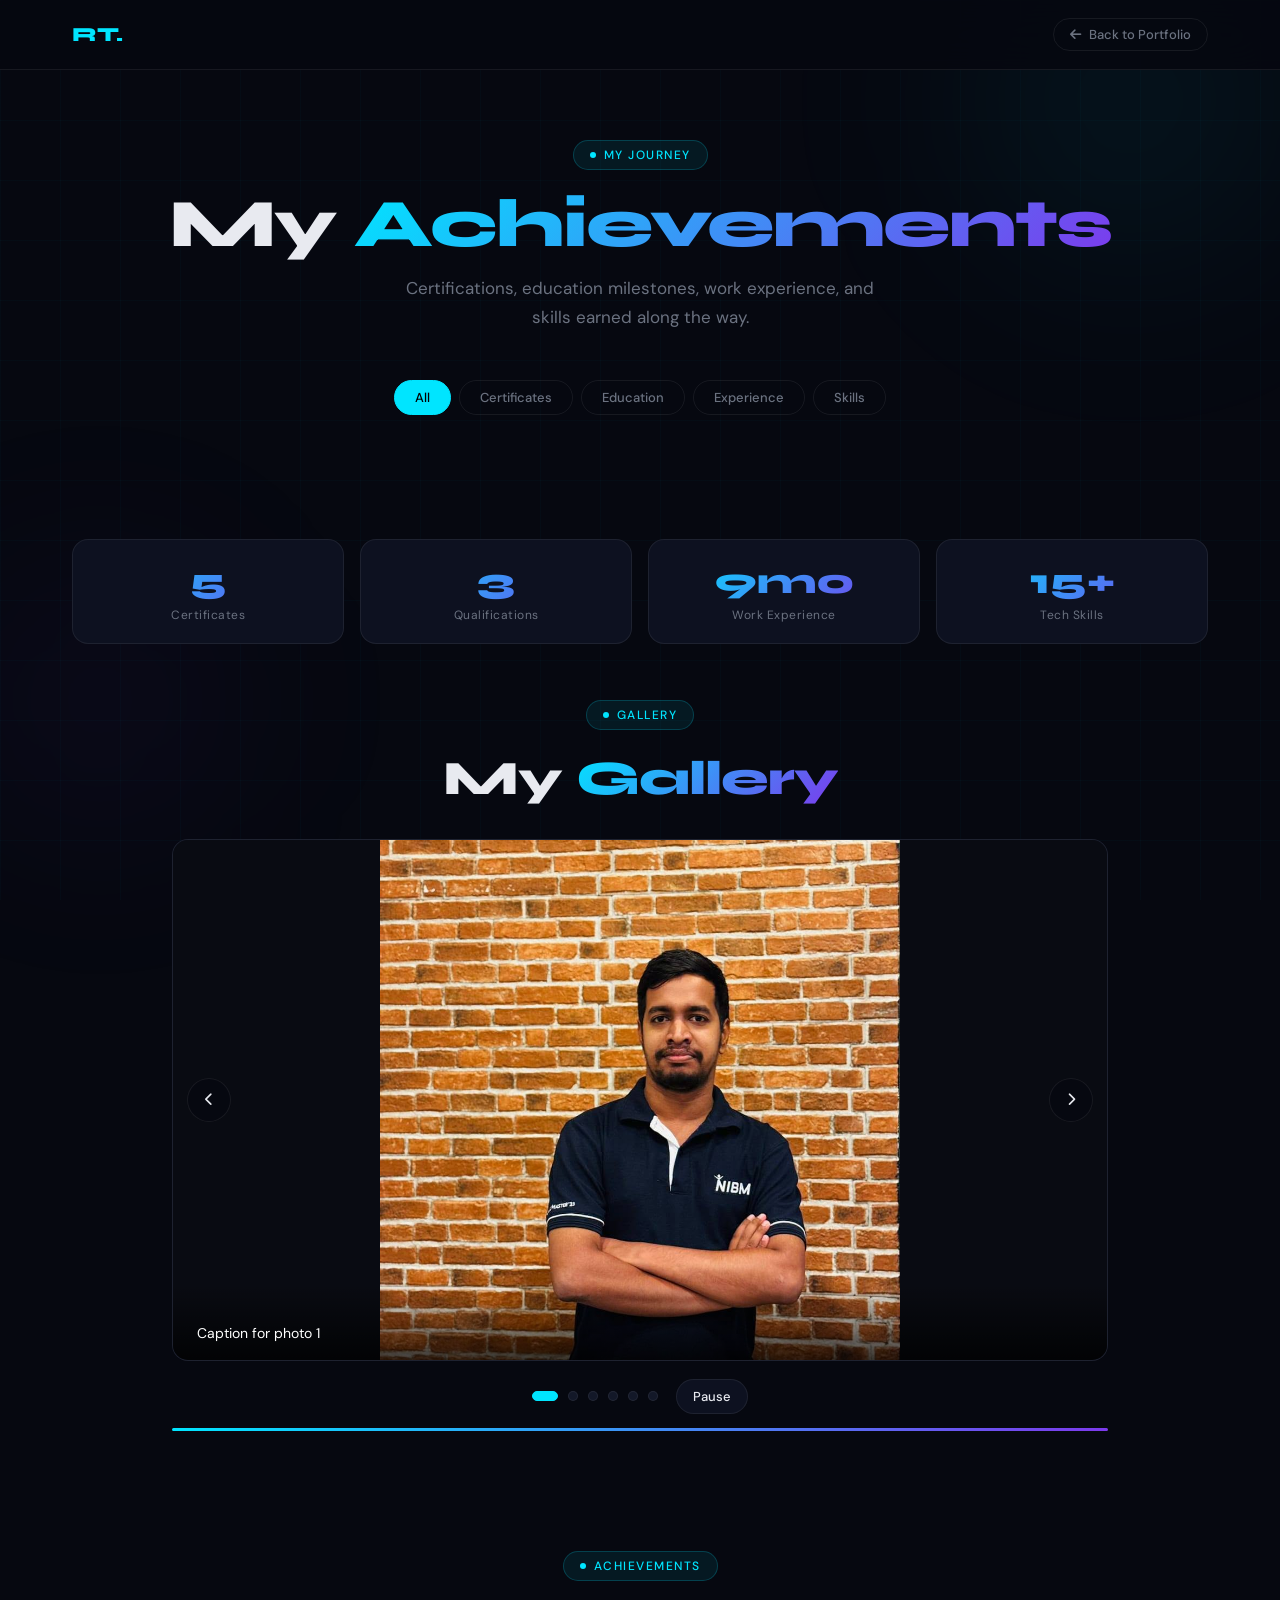
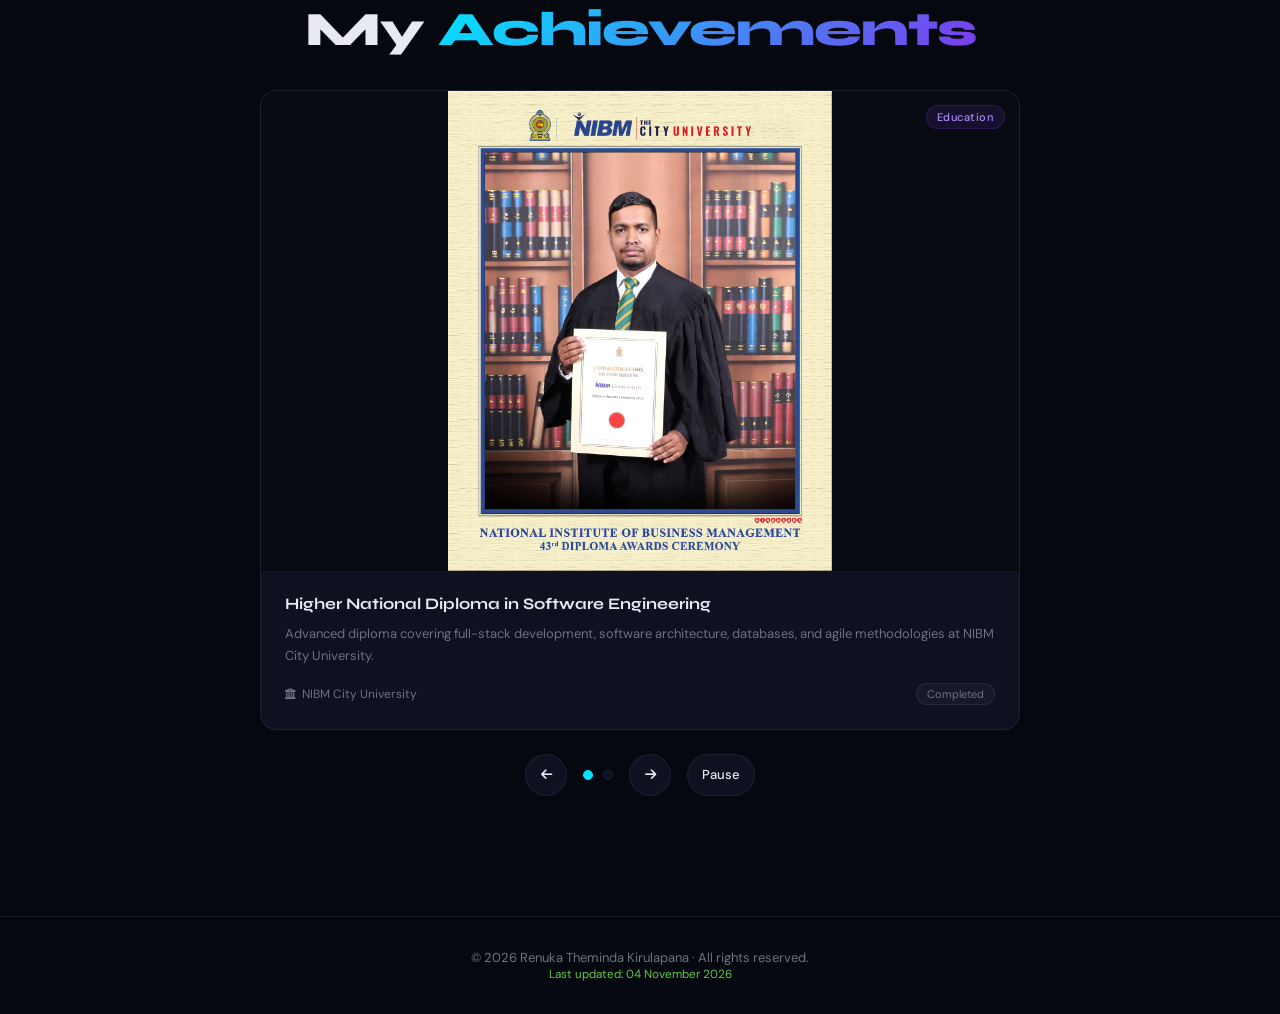
==== commit 45d41a20: "updated" ====
--- a/achievements.html
+++ b/achievements.html
@@ -1014,7 +1014,7 @@
           </figure>
           <figure class="pg-slide">
             <img src="images/my/b.jpg" alt="Photo 2" loading="lazy">
-            <figcaption>Caption for photo 2</figcaption>
+            <figcaption>Colombo</figcaption>
           </figure>
           <figure class="pg-slide">
             <img src="images/my/c.jpg" alt="Photo 3" loading="lazy">
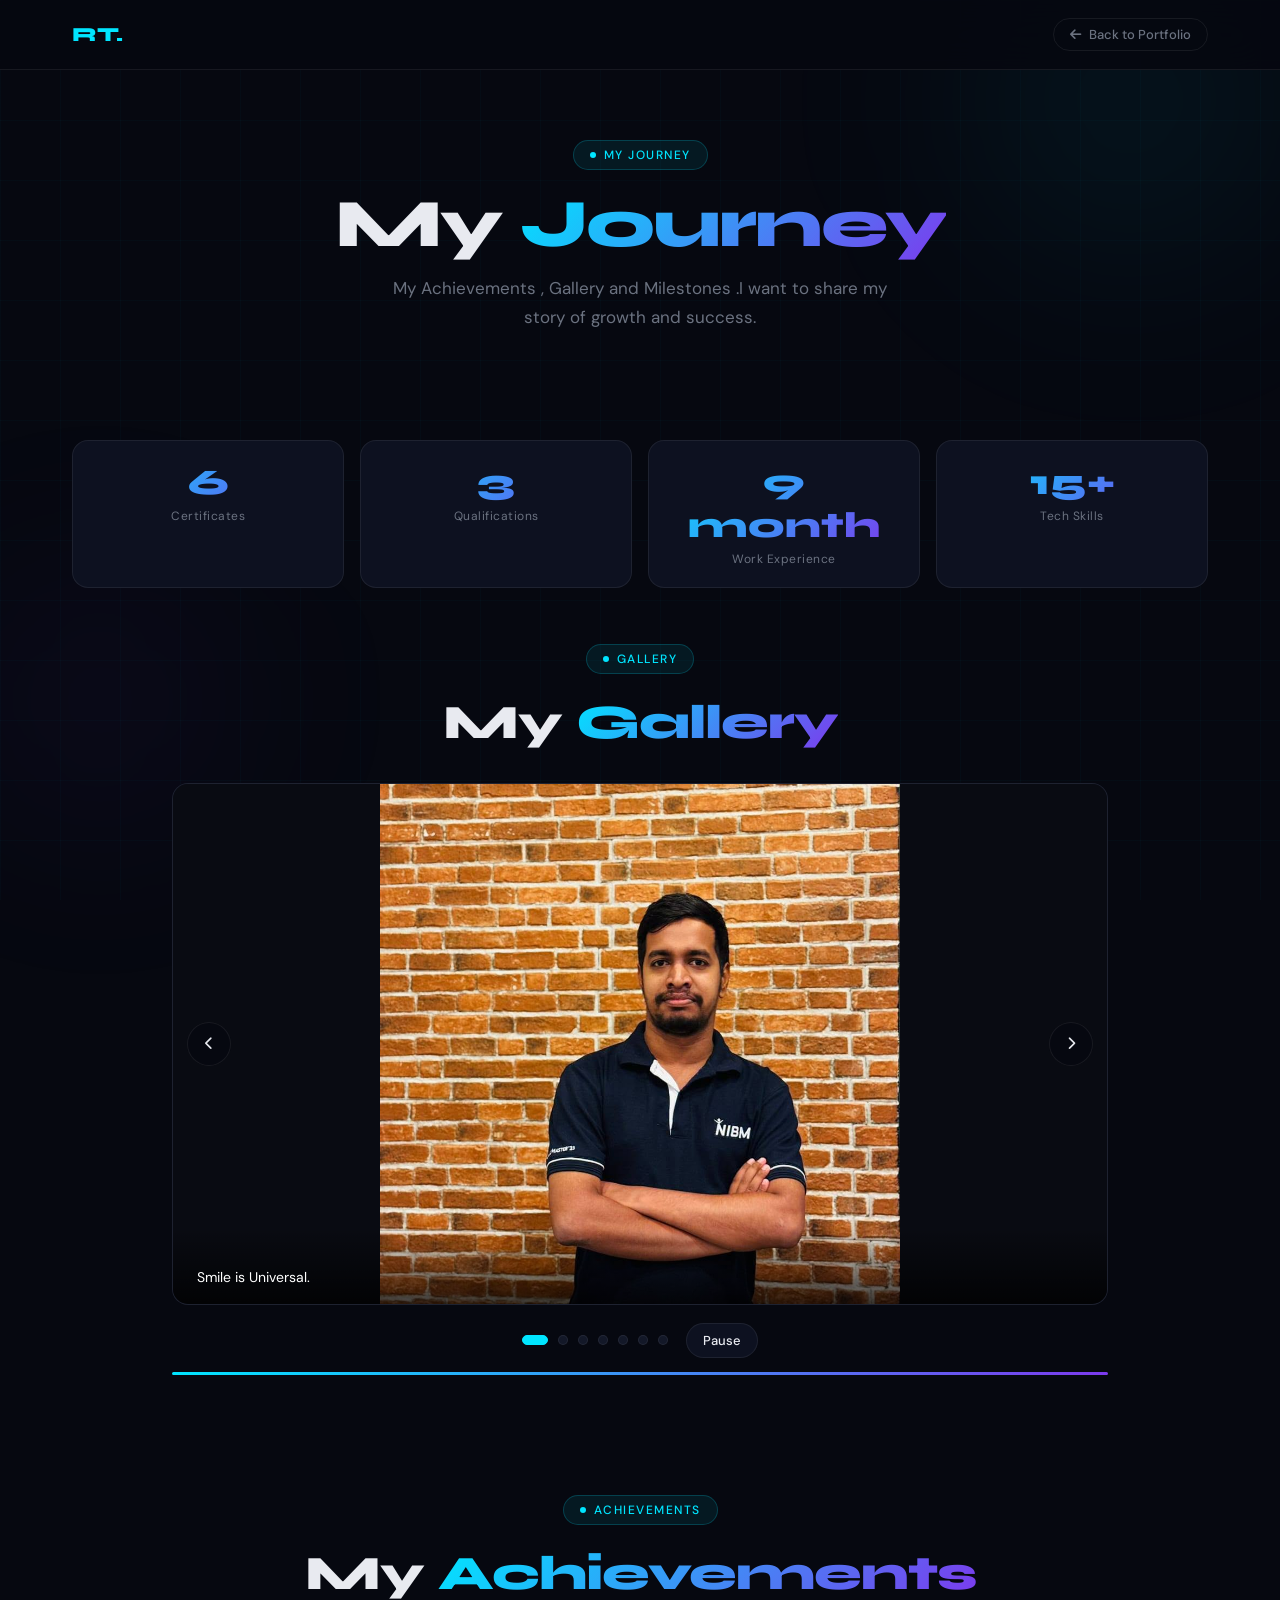
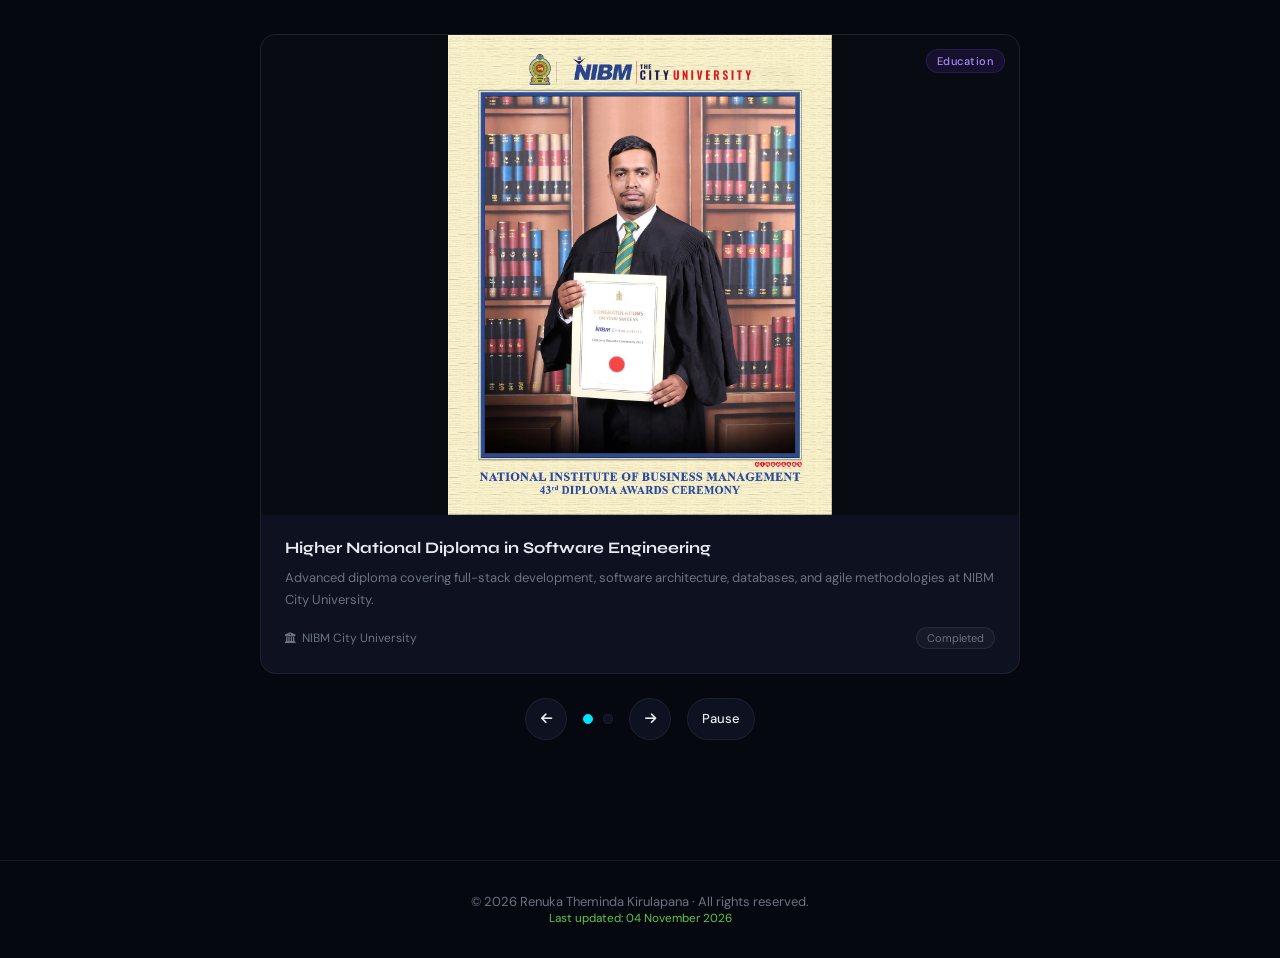
==== commit caebcfde: "Achivemet gallery cad updated" ====
--- a/achievements.html
+++ b/achievements.html
@@ -966,22 +966,16 @@
   <!-- HEADER -->
   <div class="page-header">
     <span class="section-tag">My Journey</span>
-    <h1 class="page-title">My <span>Achievements</span></h1>
-    <p class="page-sub">Certifications, education milestones, work experience, and skills earned along the way.</p>
-
-    <div class="filters">
-      <button class="filter-btn active" onclick="filterCards('all', this)">All</button>
-      <button class="filter-btn" onclick="filterCards('cert', this)">Certificates</button>
-      <button class="filter-btn" onclick="filterCards('edu', this)">Education</button>
-      <button class="filter-btn" onclick="filterCards('work', this)">Experience</button>
-      <button class="filter-btn" onclick="filterCards('skill', this)">Skills</button>
-    </div>
+    <h1 class="page-title">My <span>Journey</span></h1>
+    <p class="page-sub">My Achievements , Gallery  and Milestones .I want to share my story of growth and success. </p>
+
+    
   </div>
 
   <!-- STATS -->
   <div class="stats-row">
     <div class="stat-box">
-      <div class="stat-num">5</div>
+      <div class="stat-num">6</div>
       <div class="stat-label">Certificates</div>
     </div>
     <div class="stat-box">
@@ -989,7 +983,7 @@
       <div class="stat-label">Qualifications</div>
     </div>
     <div class="stat-box">
-      <div class="stat-num">9mo</div>
+      <div class="stat-num">9 month</div>
       <div class="stat-label">Work Experience</div>
     </div>
     <div class="stat-box">
@@ -1010,27 +1004,31 @@
         <div class="pg-track" id="pg-track">
           <figure class="pg-slide">
             <img src="images/my/a.jpg" alt="Photo 1" loading="lazy">
-            <figcaption>Caption for photo 1</figcaption>
+            <figcaption>Smile is Universal.</figcaption>
           </figure>
           <figure class="pg-slide">
-            <img src="images/my/b.jpg" alt="Photo 2" loading="lazy">
-            <figcaption>Colombo</figcaption>
+            <img src="images/my/g.jpg" alt="Photo 2" loading="lazy">
+            <figcaption>Hikkaduwa</figcaption>
+          </figure>
+          <figure class="pg-slide">
+            <img src="images/my/h.jpg" alt="Photo 2" loading="lazy">
+            <figcaption>Hikkaduwa</figcaption>
           </figure>
           <figure class="pg-slide">
             <img src="images/my/c.jpg" alt="Photo 3" loading="lazy">
-            <figcaption>Caption for photo 3</figcaption>
+            <figcaption>Visited to Sripada 2024</figcaption>
           </figure>
            <figure class="pg-slide">
             <img src="images/my/d.jpg" alt="Photo 3" loading="lazy">
-            <figcaption>Caption for photo 3</figcaption>
+            <figcaption>NIBM Robotic Workshop</figcaption>
           </figure>
            <figure class="pg-slide">
             <img src="images/my/e.jpg" alt="Photo 3" loading="lazy">
-            <figcaption>Caption for photo 3</figcaption>
+            <figcaption>NIBM Reach 2023</figcaption>
           </figure>
            <figure class="pg-slide">
             <img src="images/my/f.jpg" alt="Photo 3" loading="lazy">
-            <figcaption>Caption for photo 3</figcaption>
+            <figcaption>Galle</figcaption>
           </figure>
           <!-- add more <figure class="pg-slide"> blocks as needed -->
         </div>
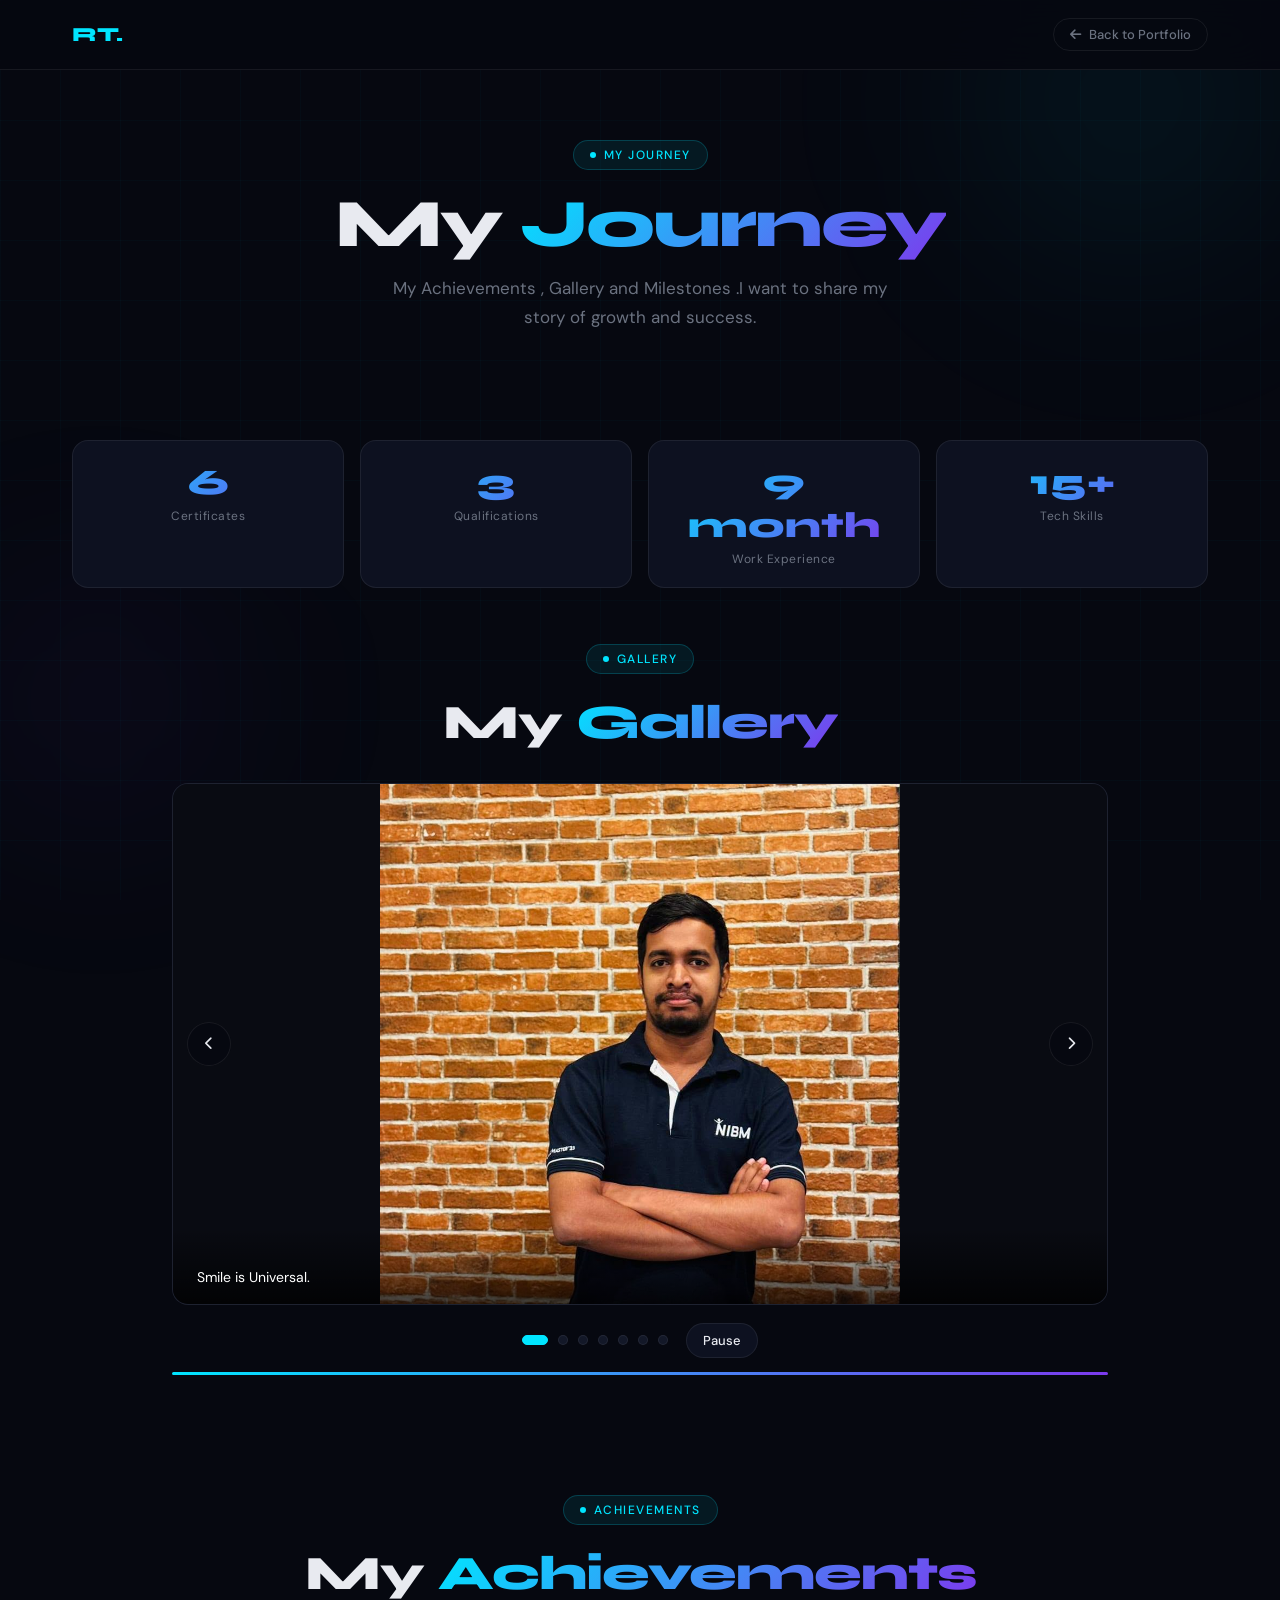
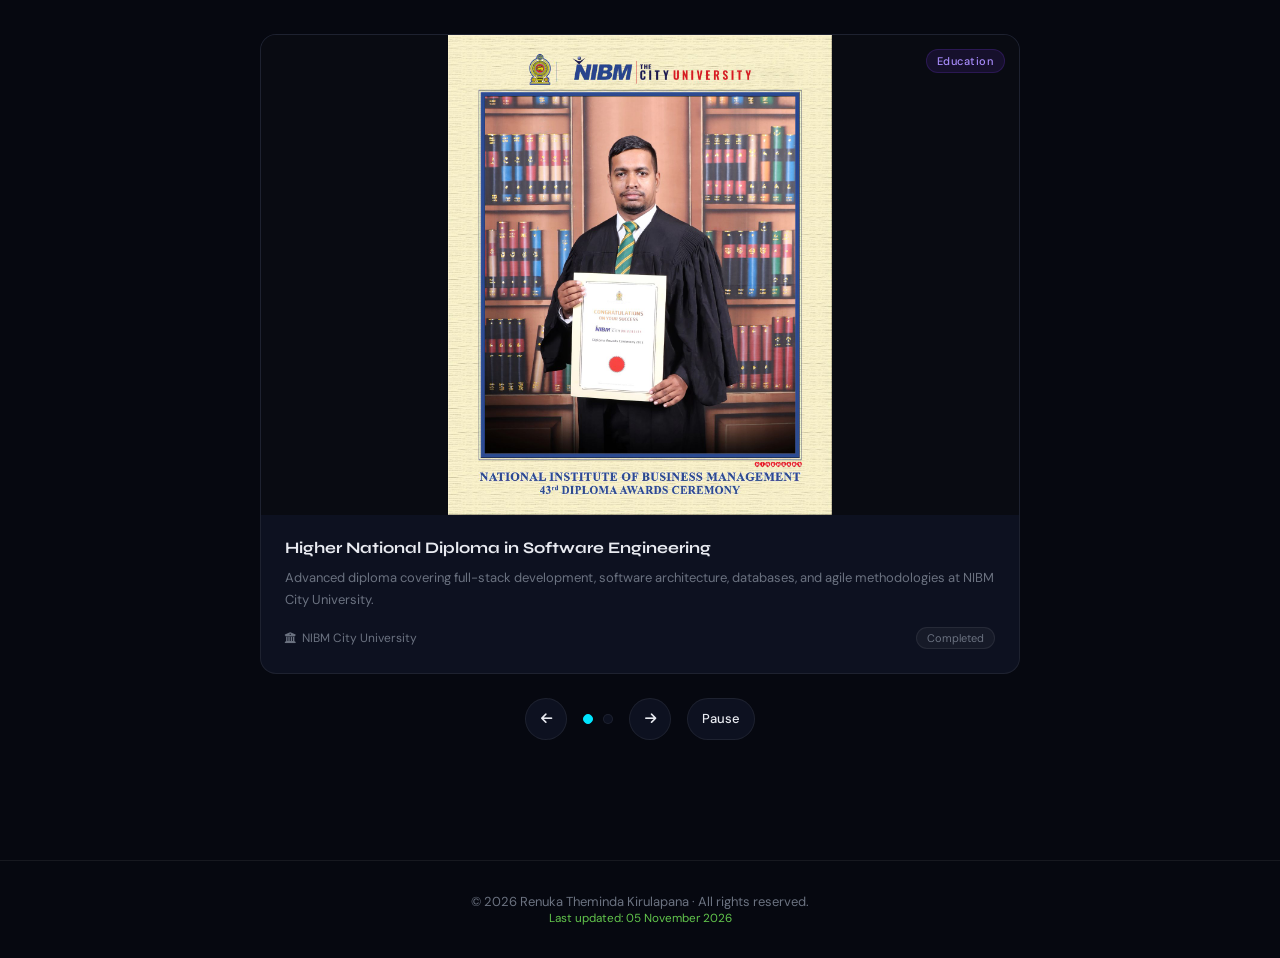
==== commit b1793ca0: "<p style="text-align: center;color: #62c54c;font-size: 0.9em;">Last updated: 05 November 2026</p>  i" ====
--- a/achievements.html
+++ b/achievements.html
@@ -1114,7 +1114,7 @@
   </div>
 
   <div class="page-footer">© 2026 Renuka Theminda Kirulapana · All rights reserved.
-    <p style="text-align: center;color: #62c54c;font-size: 0.9em;">Last updated: 04 November 2026</p>
+    <p style="text-align: center;color: #62c54c;font-size: 0.9em;">Last updated: 05 November 2026</p>
   </div>
 
   <script>
